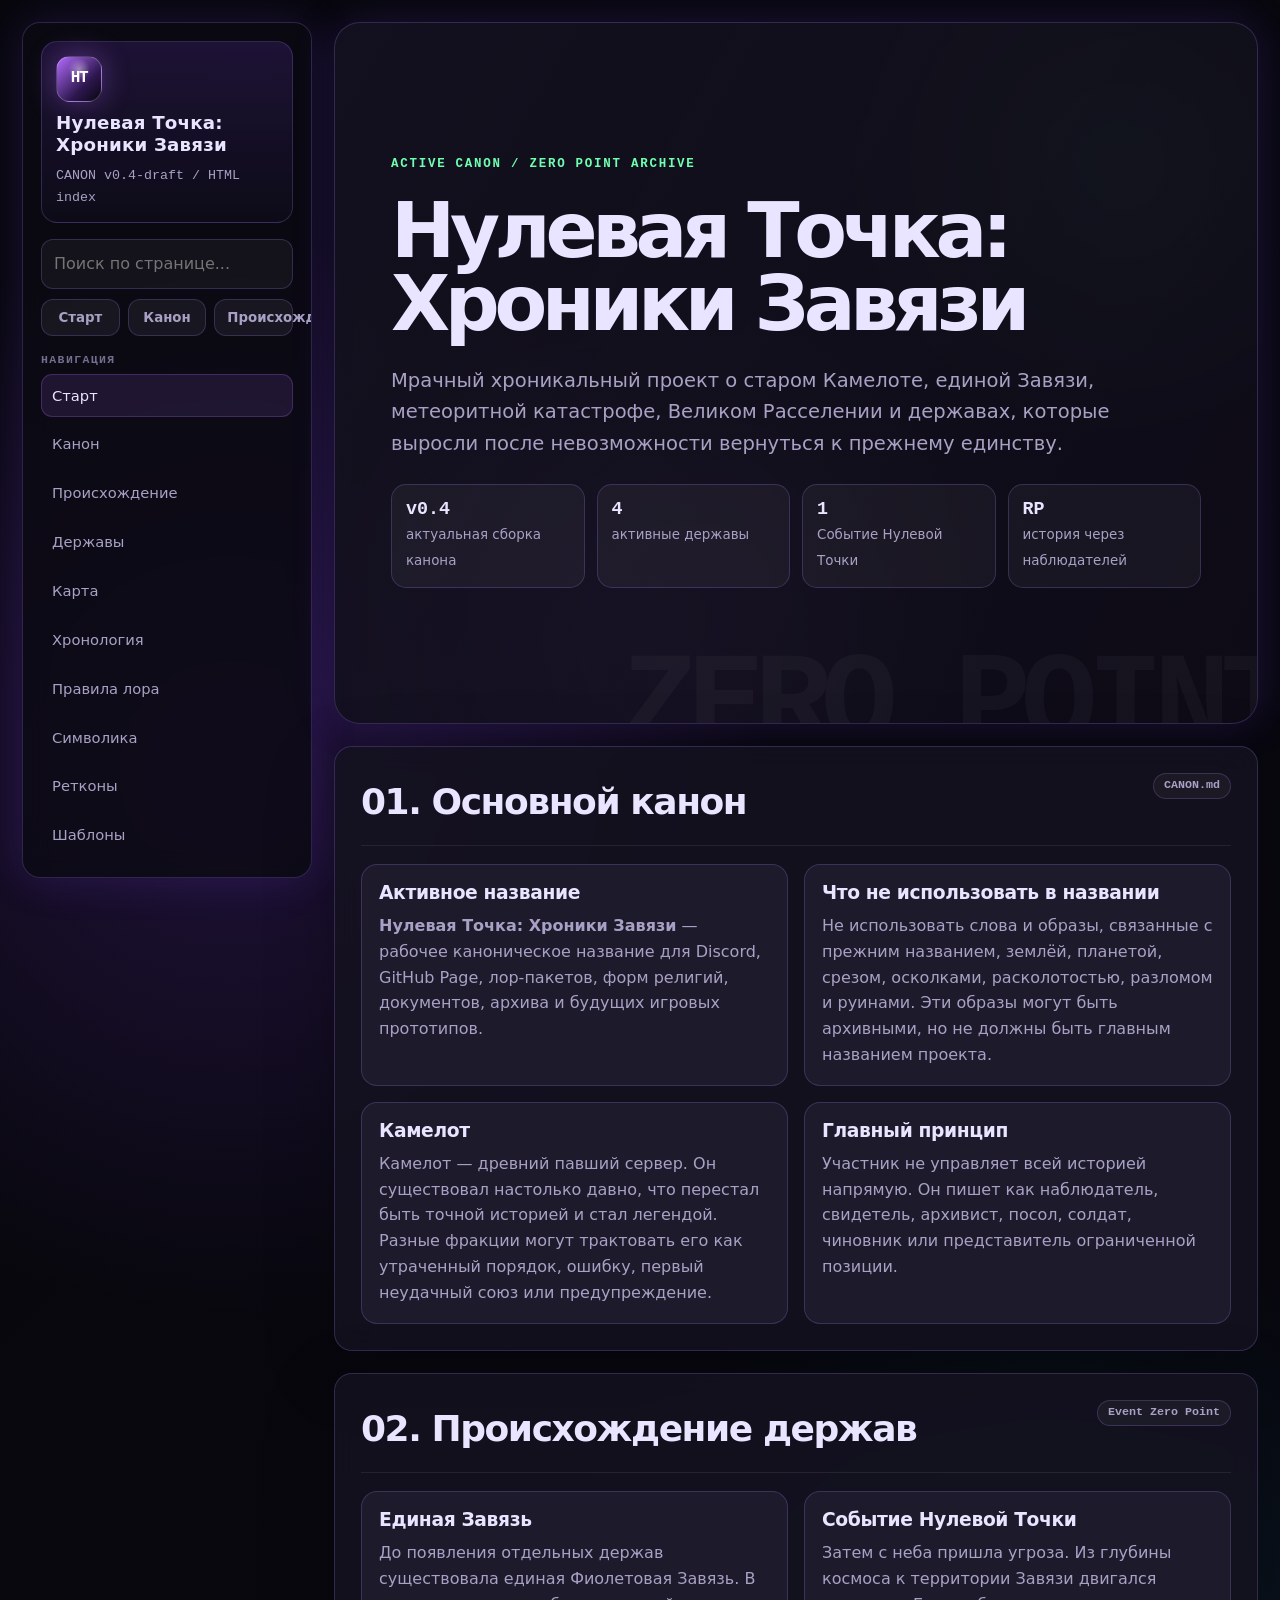
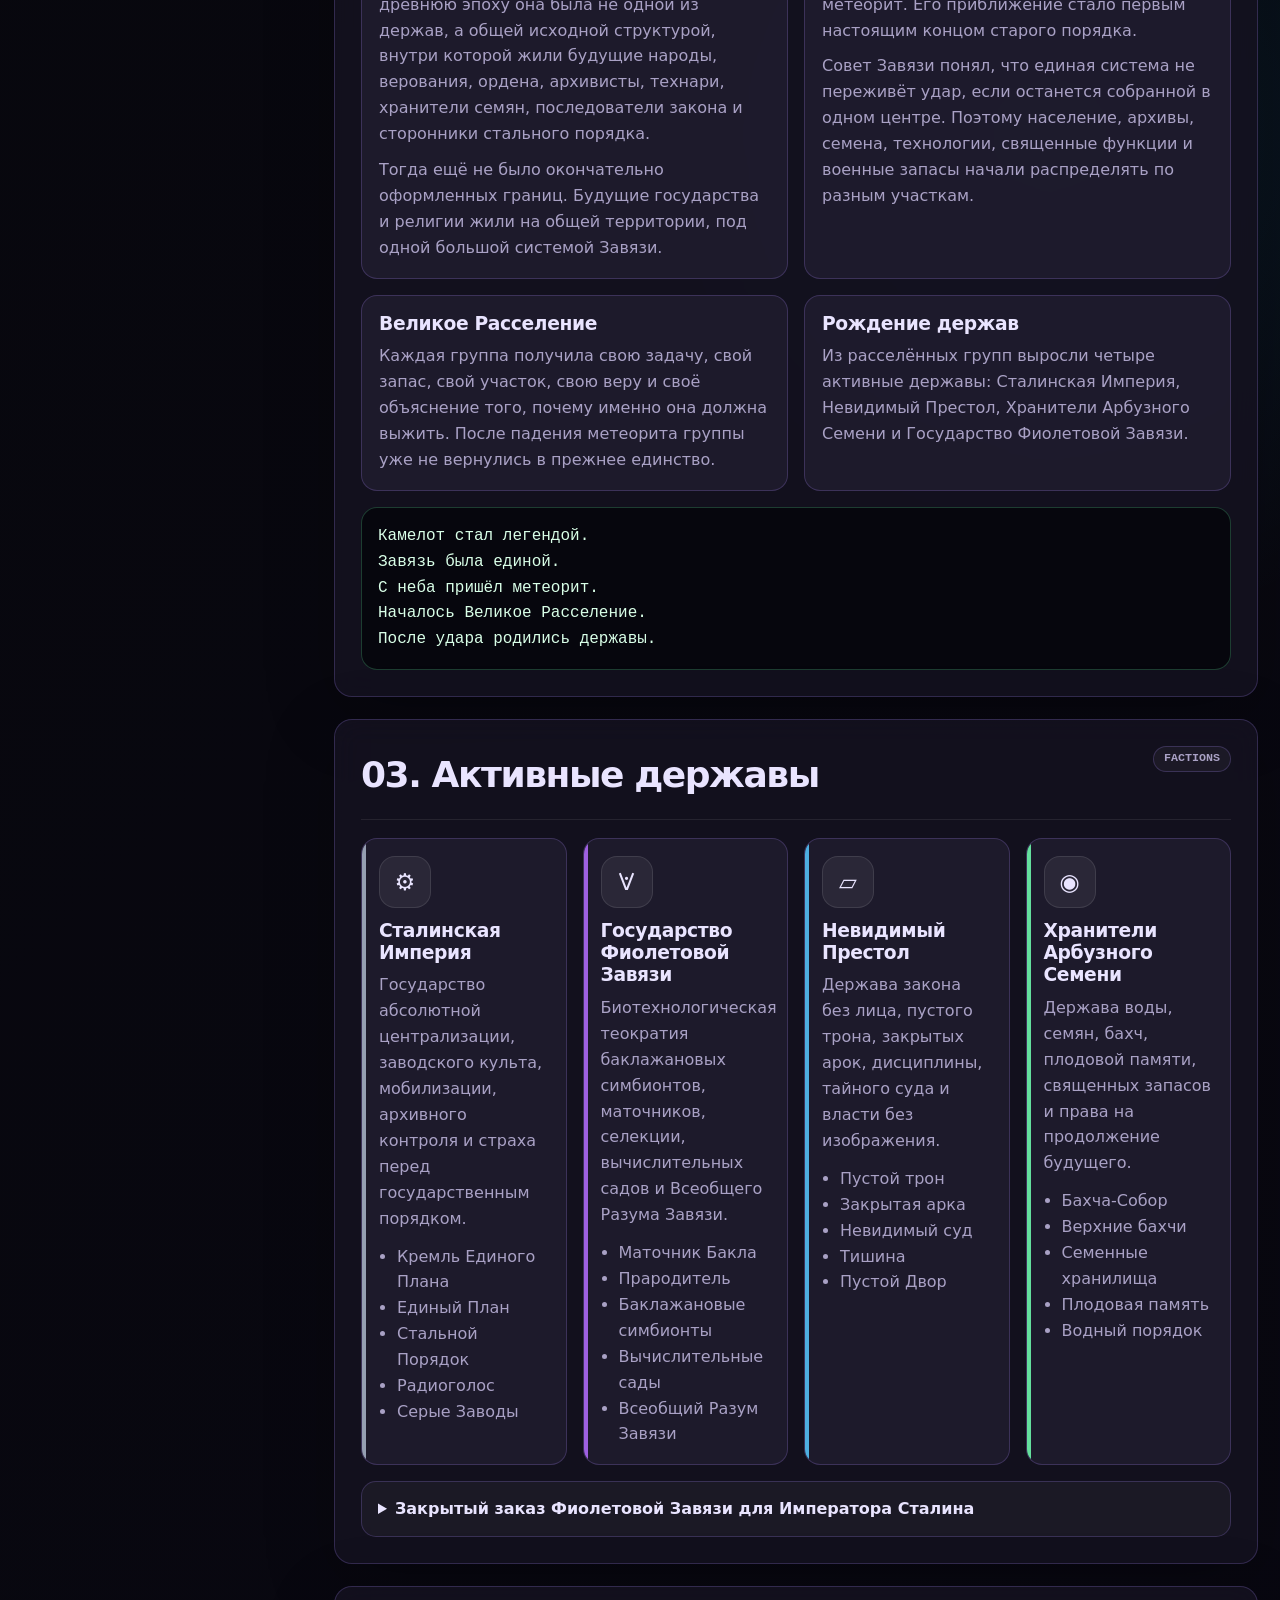
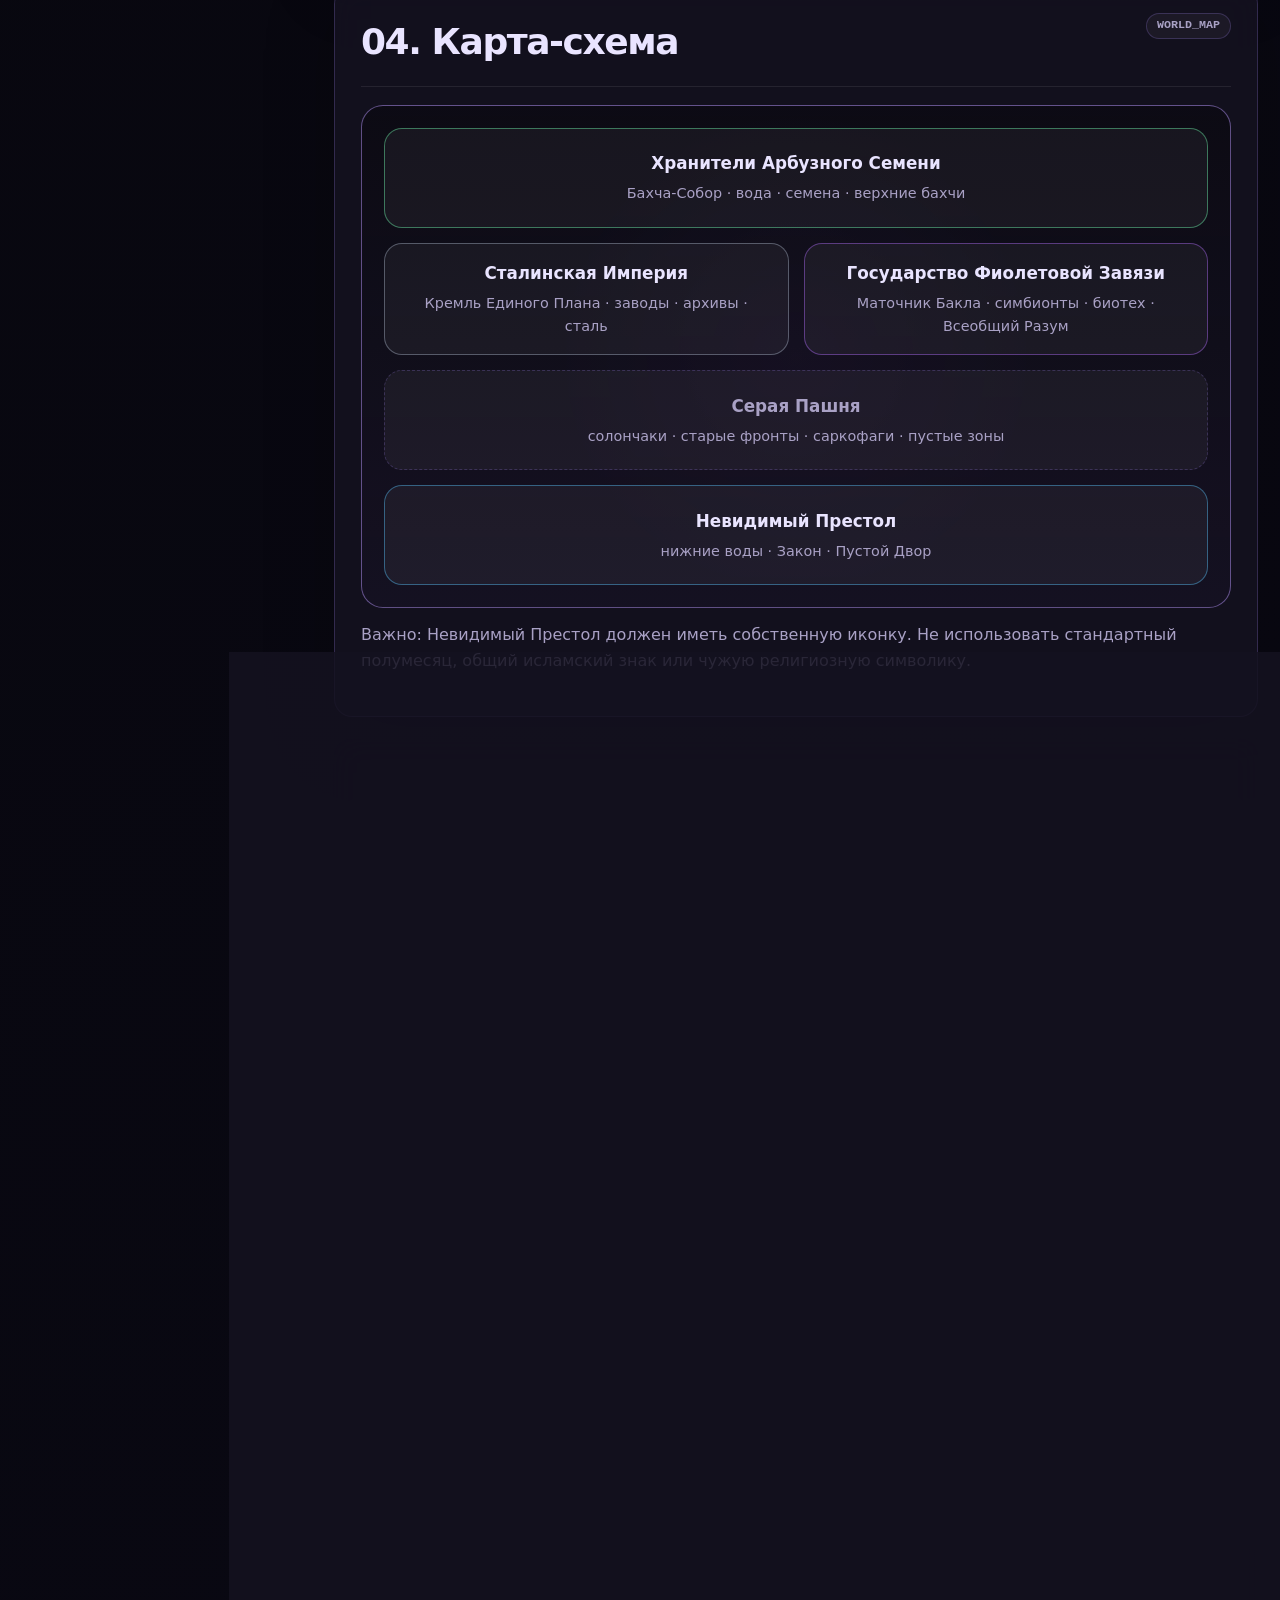
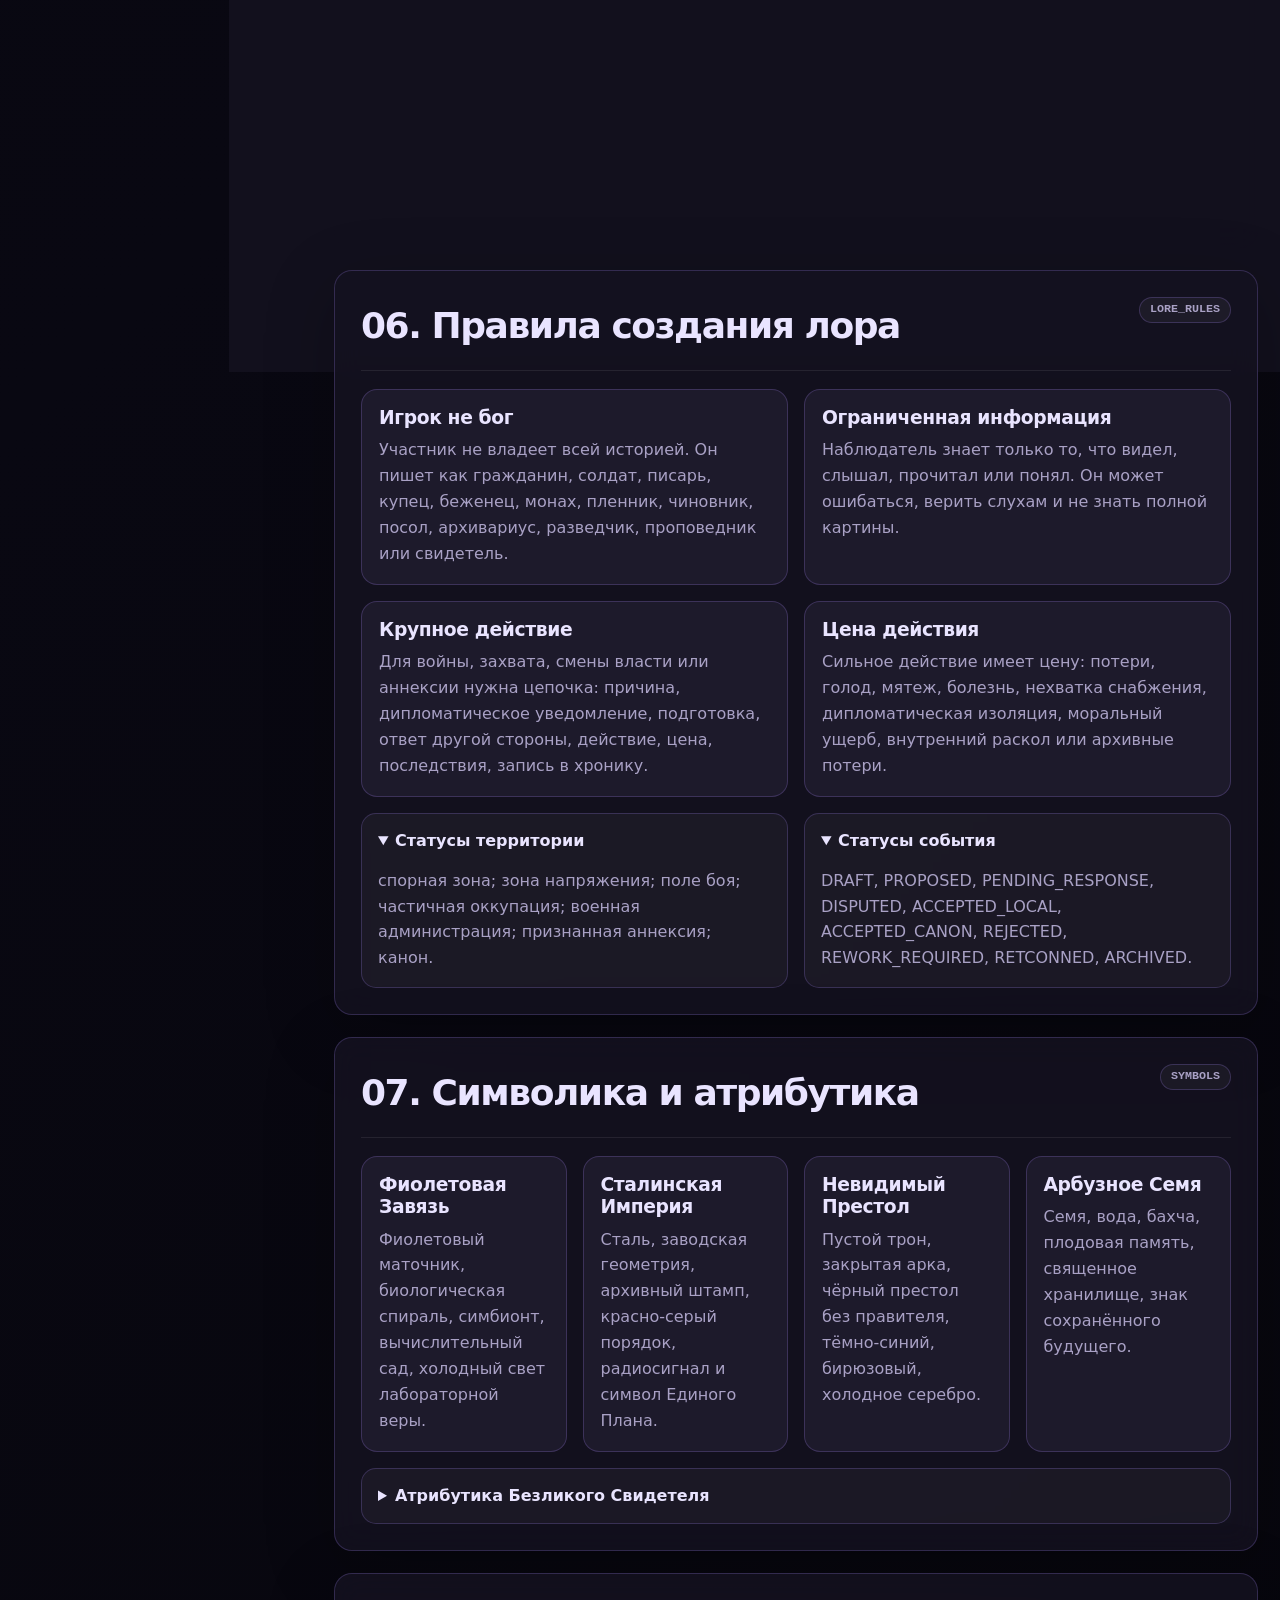
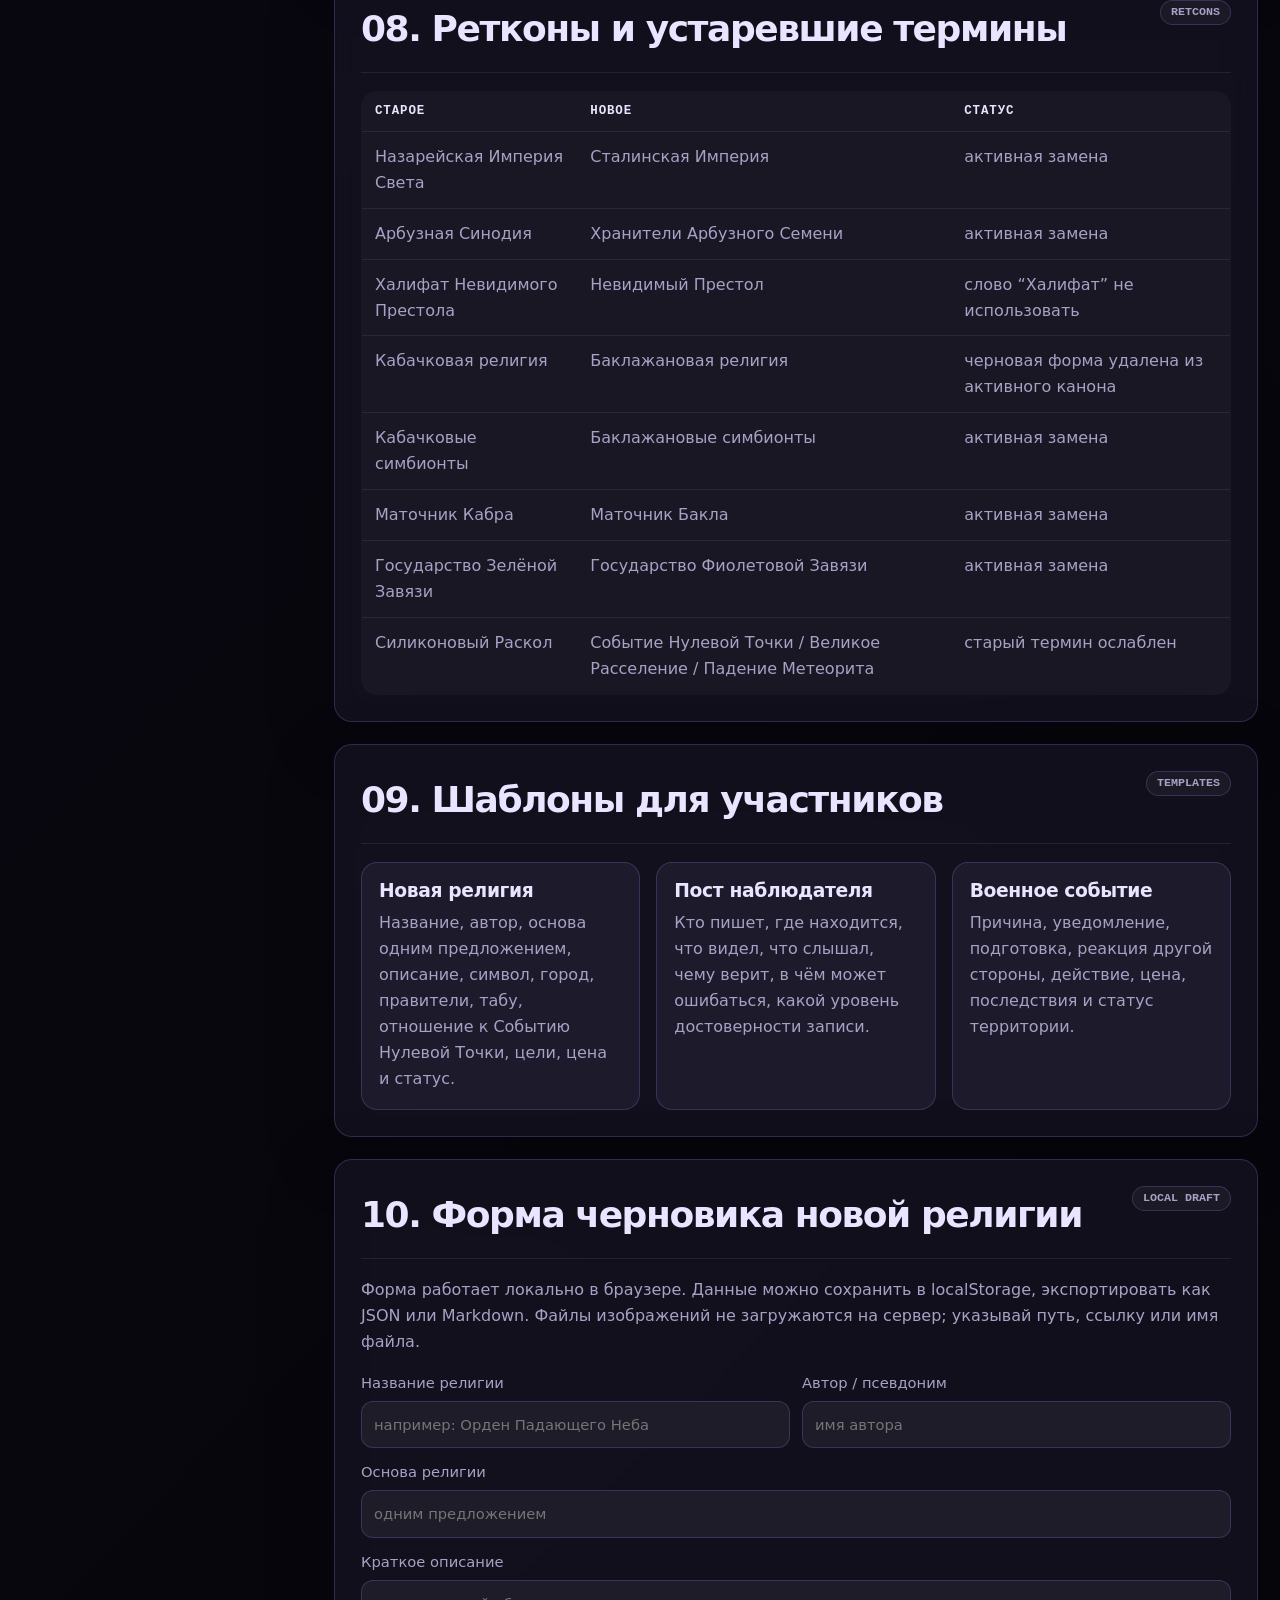
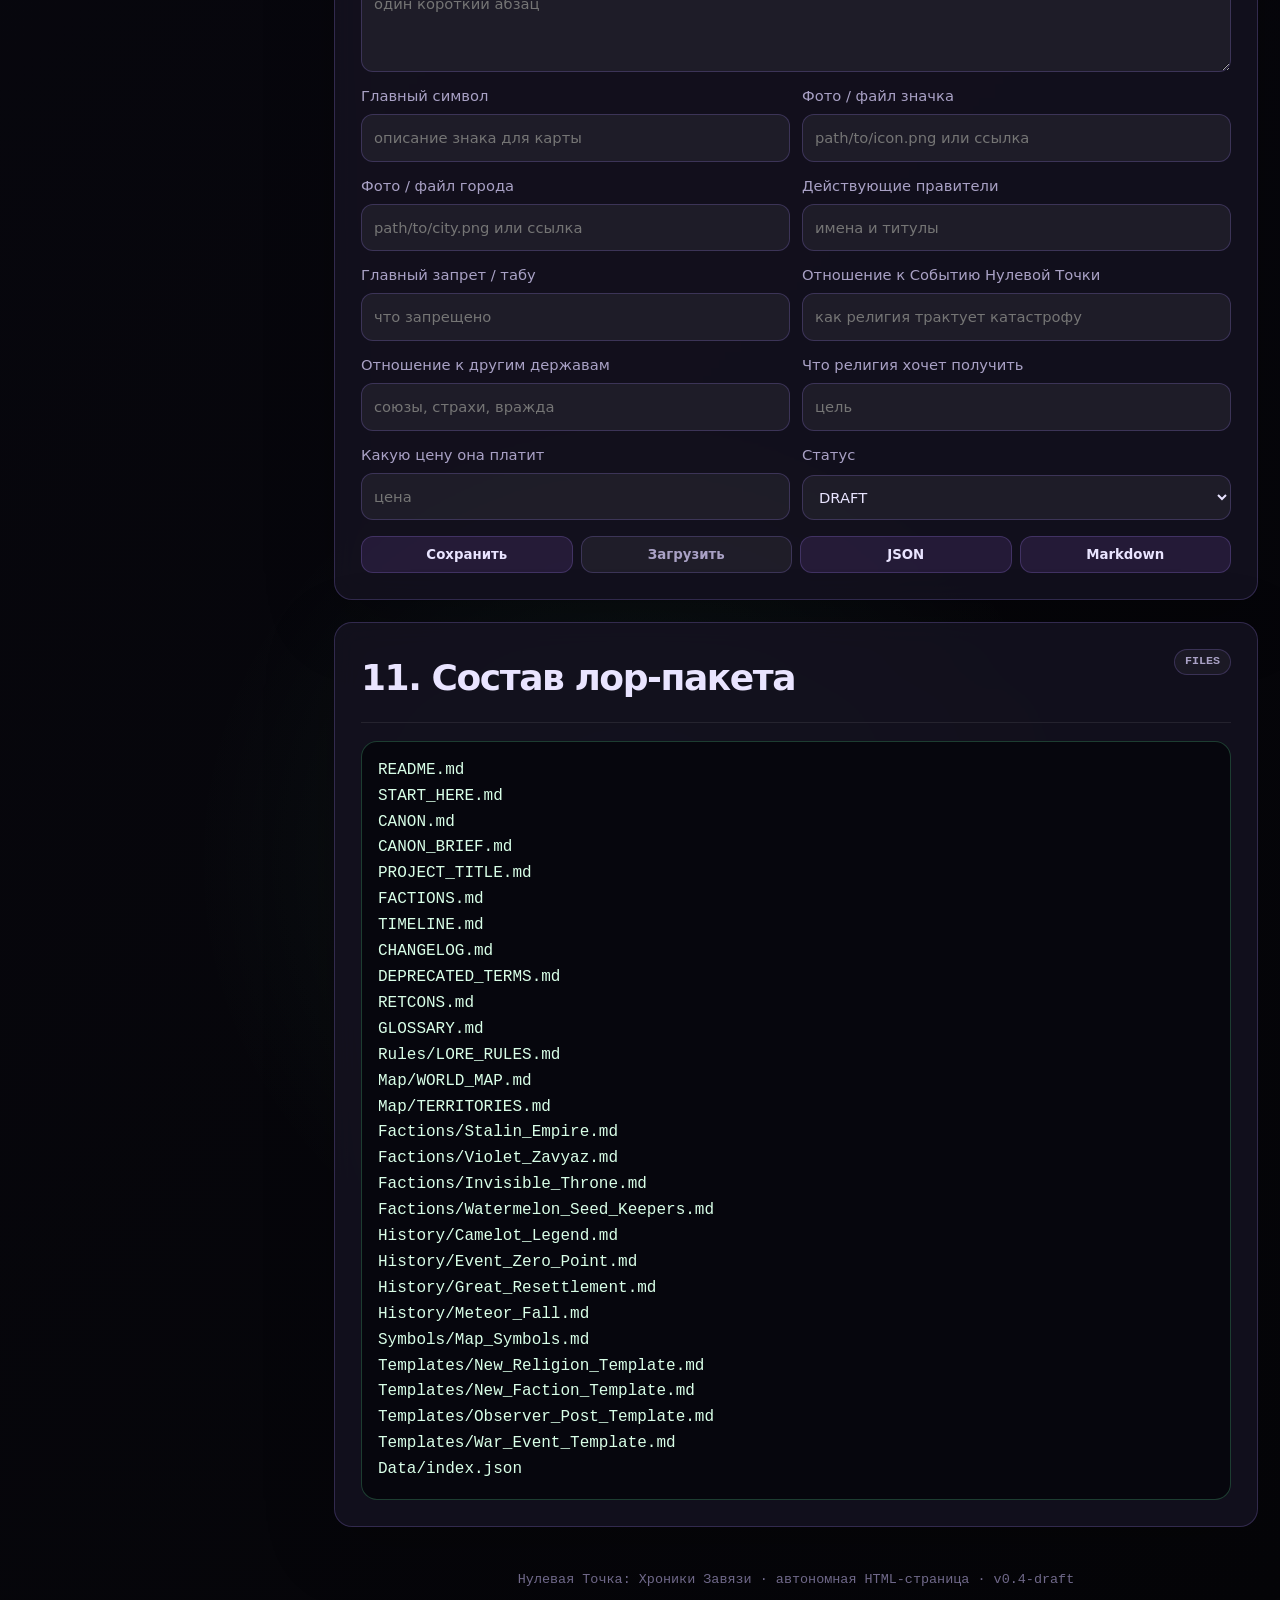
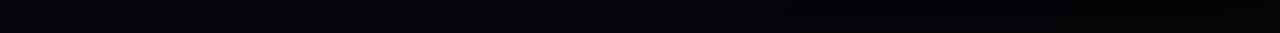
==== Home_page.html @ fb2c2adc "Implement feature X to enhance user experience and optimize performance Signed-off-by: Rodion <48344" ====
<!doctype html>
<html lang="ru">
<head>
  <meta charset="utf-8" />
  <meta name="viewport" content="width=device-width, initial-scale=1" />
  <title>Нулевая Точка: Хроники Завязи</title>
  <meta name="description" content="Каноническая HTML-страница лор-проекта Нулевая Точка: Хроники Завязи." />
  <style>
    :root {
      --bg: #07070c;
      --bg2: #0e0d16;
      --panel: rgba(20, 18, 32, 0.86);
      --panel2: rgba(35, 31, 51, 0.72);
      --border: rgba(169, 135, 255, 0.22);
      --border-strong: rgba(187, 153, 255, 0.48);
      --text: #e9e4ff;
      --muted: #a9a1c5;
      --dim: #746d8f;
      --violet: #b46cff;
      --violet2: #7f42ff;
      --green: #70ffb0;
      --red: #ff6767;
      --gold: #ffd166;
      --blue: #56c7ff;
      --cyan: #8df3ff;
      --steel: #a9b5c9;
      --shadow: 0 0 44px rgba(130, 66, 255, .18);
      --radius: 18px;
      --mono: ui-monospace, SFMono-Regular, Menlo, Consolas, "Liberation Mono", monospace;
      --sans: Inter, ui-sans-serif, system-ui, -apple-system, BlinkMacSystemFont, "Segoe UI", sans-serif;
    }

    * { box-sizing: border-box; }
    html { scroll-behavior: smooth; }
    body {
      margin: 0;
      background:
        radial-gradient(circle at 18% 8%, rgba(141, 65, 255, .18), transparent 34rem),
        radial-gradient(circle at 82% 18%, rgba(0, 207, 255, .09), transparent 32rem),
        radial-gradient(circle at 50% 92%, rgba(126, 255, 190, .08), transparent 28rem),
        linear-gradient(135deg, var(--bg), #090812 48%, #050508);
      color: var(--text);
      font-family: var(--sans);
      line-height: 1.62;
      min-height: 100vh;
    }

    body::before {
      content: "";
      position: fixed;
      inset: 0;
      pointer-events: none;
      background-image:
        linear-gradient(rgba(255,255,255,.035) 1px, transparent 1px),
        linear-gradient(90deg, rgba(255,255,255,.035) 1px, transparent 1px);
      background-size: 38px 38px;
      mask-image: radial-gradient(circle at center, rgba(0,0,0,.68), transparent 74%);
      opacity: .34;
      z-index: -1;
    }

    a { color: var(--cyan); text-decoration: none; }
    a:hover { text-decoration: underline; }

    .shell {
      display: grid;
      grid-template-columns: 290px minmax(0, 1fr);
      gap: 22px;
      max-width: 1520px;
      margin: 0 auto;
      padding: 22px;
    }

    .sidebar {
      position: sticky;
      top: 22px;
      align-self: start;
      height: calc(100vh - 44px);
      overflow: auto;
      padding: 18px;
      background: rgba(12, 11, 20, .78);
      border: 1px solid var(--border);
      border-radius: var(--radius);
      box-shadow: var(--shadow);
      backdrop-filter: blur(14px);
    }

    .brand {
      display: grid;
      gap: 10px;
      padding: 14px;
      border: 1px solid var(--border);
      border-radius: 16px;
      background: linear-gradient(180deg, rgba(91, 48, 170, .24), rgba(18, 15, 31, .52));
    }

    .brand-mark {
      width: 46px;
      height: 46px;
      border-radius: 14px;
      display: grid;
      place-items: center;
      color: white;
      font-family: var(--mono);
      font-weight: 900;
      letter-spacing: -0.08em;
      background:
        radial-gradient(circle at 50% 28%, rgba(255,255,255,.38), transparent 28%),
        linear-gradient(135deg, var(--violet), #2d174e 64%, #080710);
      border: 1px solid rgba(255,255,255,.22);
      box-shadow: 0 0 28px rgba(180,108,255,.38);
    }

    .brand h1 {
      margin: 0;
      font-size: 1.14rem;
      line-height: 1.18;
      letter-spacing: .01em;
    }
    .brand small { color: var(--muted); font-family: var(--mono); }

    .nav-title {
      margin: 18px 0 8px;
      color: var(--dim);
      font: 700 .72rem/1 var(--mono);
      letter-spacing: .12em;
      text-transform: uppercase;
    }

    .nav {
      display: grid;
      gap: 5px;
    }
    .nav a {
      color: var(--muted);
      padding: 9px 10px;
      border-radius: 11px;
      border: 1px solid transparent;
      font-size: .92rem;
    }
    .nav a:hover, .nav a.active {
      color: var(--text);
      background: rgba(180, 108, 255, .12);
      border-color: rgba(180, 108, 255, .24);
      text-decoration: none;
    }

    .quick-tools {
      margin-top: 16px;
      display: grid;
      gap: 10px;
    }
    .search {
      width: 100%;
      padding: 11px 12px;
      border-radius: 12px;
      color: var(--text);
      background: rgba(255,255,255,.045);
      border: 1px solid var(--border);
      outline: none;
    }
    .search:focus { border-color: var(--border-strong); box-shadow: 0 0 0 3px rgba(180,108,255,.12); }

    .btn-row { display: grid; grid-template-columns: repeat(3, minmax(0, 1fr)); gap: 8px; }
    button, .btn {
      appearance: none;
      border: 1px solid var(--border);
      background: rgba(180,108,255,.12);
      color: var(--text);
      padding: 10px 12px;
      border-radius: 12px;
      cursor: pointer;
      font-weight: 700;
      font-family: var(--sans);
    }
    button:hover, .btn:hover { border-color: var(--border-strong); background: rgba(180,108,255,.18); text-decoration: none; }
    button.secondary { background: rgba(255,255,255,.055); color: var(--muted); }

    main { min-width: 0; }

    .hero {
      min-height: 78vh;
      display: grid;
      align-content: center;
      gap: 24px;
      padding: 56px;
      border: 1px solid var(--border);
      border-radius: calc(var(--radius) + 8px);
      background:
        linear-gradient(120deg, rgba(20, 18, 32, .92), rgba(16, 13, 26, .72)),
        radial-gradient(circle at 85% 20%, rgba(112,255,176,.12), transparent 18rem),
        radial-gradient(circle at 35% 85%, rgba(180,108,255,.20), transparent 22rem);
      box-shadow: var(--shadow);
      position: relative;
      overflow: hidden;
    }
    .hero::after {
      content: "ZERO POINT";
      position: absolute;
      right: -30px;
      bottom: -40px;
      font: 900 clamp(3.2rem, 10vw, 10rem)/.9 var(--mono);
      letter-spacing: -.08em;
      color: rgba(255,255,255,.035);
      pointer-events: none;
    }
    .eyebrow {
      color: var(--green);
      font: 800 .78rem/1 var(--mono);
      letter-spacing: .14em;
      text-transform: uppercase;
    }
    .hero h2 {
      margin: 0;
      font-size: clamp(2.35rem, 6vw, 6.3rem);
      line-height: .95;
      letter-spacing: -.07em;
      max-width: 950px;
    }
    .hero p {
      margin: 0;
      max-width: 820px;
      color: var(--muted);
      font-size: clamp(1rem, 1.6vw, 1.22rem);
    }

    .hero-grid {
      display: grid;
      grid-template-columns: repeat(4, minmax(0, 1fr));
      gap: 12px;
      max-width: 900px;
    }
    .stat {
      padding: 14px;
      border: 1px solid var(--border);
      border-radius: 15px;
      background: rgba(255,255,255,.045);
    }
    .stat b { display: block; font: 900 1.15rem/1.2 var(--mono); color: var(--text); }
    .stat span { color: var(--muted); font-size: .84rem; }

    section {
      margin-top: 22px;
      padding: 26px;
      background: var(--panel);
      border: 1px solid var(--border);
      border-radius: var(--radius);
      box-shadow: 0 18px 70px rgba(0,0,0,.22);
      backdrop-filter: blur(14px);
    }

    .section-head {
      display: flex;
      align-items: start;
      justify-content: space-between;
      gap: 18px;
      margin-bottom: 18px;
      border-bottom: 1px solid rgba(255,255,255,.08);
      padding-bottom: 14px;
    }
    .section-head h2 {
      margin: 0;
      font-size: clamp(1.3rem, 3vw, 2.25rem);
      letter-spacing: -.04em;
    }
    .tag {
      display: inline-flex;
      align-items: center;
      gap: 8px;
      border: 1px solid var(--border);
      border-radius: 999px;
      padding: 6px 10px;
      color: var(--muted);
      font: 700 .73rem/1 var(--mono);
      white-space: nowrap;
      background: rgba(255,255,255,.045);
    }

    .grid { display: grid; gap: 16px; }
    .grid.two { grid-template-columns: repeat(2, minmax(0, 1fr)); }
    .grid.three { grid-template-columns: repeat(3, minmax(0, 1fr)); }
    .grid.four { grid-template-columns: repeat(4, minmax(0, 1fr)); }

    .card {
      border: 1px solid var(--border);
      border-radius: 16px;
      background: var(--panel2);
      padding: 17px;
      min-width: 0;
    }
    .card h3 { margin: 0 0 8px; line-height: 1.2; letter-spacing: -.02em; }
    .card p { margin: 0 0 10px; color: var(--muted); }
    .card p:last-child { margin-bottom: 0; }

    .faction {
      position: relative;
      overflow: hidden;
    }
    .faction::before {
      content: "";
      position: absolute;
      inset: 0 auto 0 0;
      width: 4px;
      background: var(--accent, var(--violet));
      opacity: .86;
    }
    .faction .symbol {
      width: 52px;
      height: 52px;
      border-radius: 16px;
      display: grid;
      place-items: center;
      margin-bottom: 12px;
      background: rgba(255,255,255,.06);
      border: 1px solid rgba(255,255,255,.1);
      font-size: 1.45rem;
    }
    .faction ul, .compact-list {
      margin: 12px 0 0;
      padding-left: 18px;
      color: var(--muted);
    }

    .timeline {
      position: relative;
      display: grid;
      gap: 14px;
      padding-left: 20px;
    }
    .timeline::before {
      content: "";
      position: absolute;
      left: 4px;
      top: 4px;
      bottom: 4px;
      width: 2px;
      background: linear-gradient(var(--violet), var(--green));
      opacity: .64;
    }
    .event {
      position: relative;
      padding: 15px 16px;
      border-radius: 15px;
      border: 1px solid var(--border);
      background: rgba(255,255,255,.04);
    }
    .event::before {
      content: "";
      position: absolute;
      left: -23px;
      top: 20px;
      width: 11px;
      height: 11px;
      border-radius: 50%;
      background: var(--green);
      box-shadow: 0 0 16px var(--green);
    }
    .event b { color: var(--text); }
    .event p { margin: 5px 0 0; color: var(--muted); }

    .map-board {
      padding: 22px;
      border: 1px solid var(--border-strong);
      border-radius: 22px;
      background:
        linear-gradient(180deg, rgba(11, 10, 18, .74), rgba(22, 18, 35, .84)),
        radial-gradient(circle at center, rgba(180,108,255,.12), transparent 50%);
      display: grid;
      gap: 15px;
    }
    .map-row {
      display: grid;
      gap: 15px;
      min-height: 100px;
    }
    .map-row.one { grid-template-columns: minmax(0, 1fr); }
    .map-row.two { grid-template-columns: repeat(2, minmax(0, 1fr)); }
    .map-node {
      display: grid;
      align-content: center;
      gap: 5px;
      text-align: center;
      padding: 16px;
      border-radius: 18px;
      border: 1px solid var(--border);
      background: rgba(255,255,255,.048);
    }
    .map-node strong { display: block; font-size: 1.05rem; }
    .map-node span { color: var(--muted); font-size: .9rem; }
    .map-node.violet { border-color: rgba(180,108,255,.42); }
    .map-node.steel { border-color: rgba(169,181,201,.42); }
    .map-node.seed { border-color: rgba(112,255,176,.42); }
    .map-node.throne { border-color: rgba(86,199,255,.42); }
    .map-node.gray { border-style: dashed; color: var(--muted); }

    details {
      border: 1px solid var(--border);
      border-radius: 15px;
      background: rgba(255,255,255,.04);
      overflow: hidden;
    }
    summary {
      cursor: pointer;
      padding: 14px 16px;
      font-weight: 800;
    }
    details > div { padding: 0 16px 16px; color: var(--muted); }

    table {
      width: 100%;
      border-collapse: collapse;
      overflow: hidden;
      border-radius: 16px;
      border: 1px solid var(--border);
      background: rgba(255,255,255,.035);
    }
    th, td {
      padding: 12px 13px;
      border-bottom: 1px solid rgba(255,255,255,.075);
      text-align: left;
      vertical-align: top;
    }
    th { color: var(--text); font: 800 .78rem/1.2 var(--mono); text-transform: uppercase; letter-spacing: .07em; }
    td { color: var(--muted); }
    tr:last-child td { border-bottom: 0; }

    .terminal {
      background: rgba(4, 5, 9, .74);
      border: 1px solid rgba(112,255,176,.22);
      border-radius: 16px;
      padding: 16px;
      color: #d9ffe8;
      font-family: var(--mono);
      overflow: auto;
      white-space: pre-wrap;
    }

    .form-grid {
      display: grid;
      grid-template-columns: repeat(2, minmax(0, 1fr));
      gap: 12px;
    }
    label { display: grid; gap: 6px; color: var(--muted); font-size: .92rem; }
    input, textarea, select {
      width: 100%;
      padding: 11px 12px;
      border-radius: 12px;
      border: 1px solid var(--border);
      background: rgba(255,255,255,.055);
      color: var(--text);
      outline: none;
      font: inherit;
    }
    textarea { min-height: 92px; resize: vertical; }
    input:focus, textarea:focus, select:focus { border-color: var(--border-strong); box-shadow: 0 0 0 3px rgba(180,108,255,.12); }
    .full { grid-column: 1 / -1; }

    .footer {
      margin: 22px 0 0;
      padding: 20px;
      color: var(--dim);
      text-align: center;
      font-family: var(--mono);
      font-size: .84rem;
    }

    .hidden-by-search { display: none !important; }

    @media (max-width: 1050px) {
      .shell { grid-template-columns: 1fr; padding: 14px; }
      .sidebar { position: relative; top: auto; height: auto; }
      .hero { min-height: auto; padding: 34px 24px; }
      .hero-grid, .grid.four { grid-template-columns: repeat(2, minmax(0, 1fr)); }
      .grid.two, .grid.three, .map-row.two, .form-grid { grid-template-columns: 1fr; }
    }
    @media (max-width: 560px) {
      .hero-grid, .grid.four { grid-template-columns: 1fr; }
      .section-head { display: grid; }
      section { padding: 18px; }
      .hero h2 { font-size: 2.45rem; }
    }
  </style>
</head>
<body>
  <div class="shell">
    <aside class="sidebar">
      <div class="brand">
        <div class="brand-mark">НТ</div>
        <h1>Нулевая Точка:<br />Хроники Завязи</h1>
        <small>CANON v0.4-draft / HTML index</small>
      </div>

      <div class="quick-tools">
        <input id="searchInput" class="search" type="search" placeholder="Поиск по странице..." />
        <div class="btn-row">
          <button type="button" class="secondary" id="goStart">Старт</button>
          <button type="button" class="secondary" id="goCanon">Канон</button>
          <button type="button" class="secondary" id="goOrigin">Происхождение</button>
        </div>
      </div>

      <div class="nav-title">Навигация</div>
      <nav class="nav" id="nav">
        <a href="#start">Старт</a>
        <a href="#canon">Канон</a>
        <a href="#origin">Происхождение</a>
        <a href="#factions">Державы</a>
        <a href="#map">Карта</a>
        <a href="#timeline">Хронология</a>
        <a href="#rules">Правила лора</a>
        <a href="#symbols">Символика</a>
        <a href="#deprecated">Ретконы</a>
        <a href="#templates">Шаблоны</a>
        <a href="#religion-form">Форма религии</a>
        <a href="#files">Файлы пакета</a>
      </nav>
    </aside>

    <main>
      <header class="hero search-block" id="start">
        <div class="eyebrow">ACTIVE CANON / ZERO POINT ARCHIVE</div>
        <h2>Нулевая Точка: Хроники Завязи</h2>
        <p>Мрачный хроникальный проект о старом Камелоте, единой Завязи, метеоритной катастрофе, Великом Расселении и державах, которые выросли после невозможности вернуться к прежнему единству.</p>
        <div class="hero-grid">
          <div class="stat"><b>v0.4</b><span>актуальная сборка канона</span></div>
          <div class="stat"><b>4</b><span>активные державы</span></div>
          <div class="stat"><b>1</b><span>Событие Нулевой Точки</span></div>
          <div class="stat"><b>RP</b><span>история через наблюдателей</span></div>
        </div>
      </header>

      <section id="canon" class="search-block">
        <div class="section-head">
          <h2>01. Основной канон</h2>
          <span class="tag">CANON.md</span>
        </div>
        <div class="grid two">
          <div class="card">
            <h3>Активное название</h3>
            <p><b>Нулевая Точка: Хроники Завязи</b> — рабочее каноническое название для Discord, GitHub Page, лор-пакетов, форм религий, документов, архива и будущих игровых прототипов.</p>
          </div>
          <div class="card">
            <h3>Что не использовать в названии</h3>
            <p>Не использовать слова и образы, связанные с прежним названием, землёй, планетой, срезом, осколками, расколотостью, разломом и руинами. Эти образы могут быть архивными, но не должны быть главным названием проекта.</p>
          </div>
          <div class="card">
            <h3>Камелот</h3>
            <p>Камелот — древний павший сервер. Он существовал настолько давно, что перестал быть точной историей и стал легендой. Разные фракции могут трактовать его как утраченный порядок, ошибку, первый неудачный союз или предупреждение.</p>
          </div>
          <div class="card">
            <h3>Главный принцип</h3>
            <p>Участник не управляет всей историей напрямую. Он пишет как наблюдатель, свидетель, архивист, посол, солдат, чиновник или представитель ограниченной позиции.</p>
          </div>
        </div>
      </section>

      <section id="origin" class="search-block">
        <div class="section-head">
          <h2>02. Происхождение держав</h2>
          <span class="tag">Event Zero Point</span>
        </div>
        <div class="grid two">
          <div class="card">
            <h3>Единая Завязь</h3>
            <p>До появления отдельных держав существовала единая Фиолетовая Завязь. В древнюю эпоху она была не одной из держав, а общей исходной структурой, внутри которой жили будущие народы, верования, ордена, архивисты, технари, хранители семян, последователи закона и сторонники стального порядка.</p>
            <p>Тогда ещё не было окончательно оформленных границ. Будущие государства и религии жили на общей территории, под одной большой системой Завязи.</p>
          </div>
          <div class="card">
            <h3>Событие Нулевой Точки</h3>
            <p>Затем с неба пришла угроза. Из глубины космоса к территории Завязи двигался метеорит. Его приближение стало первым настоящим концом старого порядка.</p>
            <p>Совет Завязи понял, что единая система не переживёт удар, если останется собранной в одном центре. Поэтому население, архивы, семена, технологии, священные функции и военные запасы начали распределять по разным участкам.</p>
          </div>
          <div class="card">
            <h3>Великое Расселение</h3>
            <p>Каждая группа получила свою задачу, свой запас, свой участок, свою веру и своё объяснение того, почему именно она должна выжить. После падения метеорита группы уже не вернулись в прежнее единство.</p>
          </div>
          <div class="card">
            <h3>Рождение держав</h3>
            <p>Из расселённых групп выросли четыре активные державы: Сталинская Империя, Невидимый Престол, Хранители Арбузного Семени и Государство Фиолетовой Завязи.</p>
          </div>
        </div>
        <div class="terminal" style="margin-top:16px">Камелот стал легендой.
Завязь была единой.
С неба пришёл метеорит.
Началось Великое Расселение.
После удара родились державы.</div>
      </section>

      <section id="factions" class="search-block">
        <div class="section-head">
          <h2>03. Активные державы</h2>
          <span class="tag">FACTIONS</span>
        </div>
        <div class="grid four">
          <article class="card faction" style="--accent: var(--steel)">
            <div class="symbol">⚙</div>
            <h3>Сталинская Империя</h3>
            <p>Государство абсолютной централизации, заводского культа, мобилизации, архивного контроля и страха перед государственным порядком.</p>
            <ul>
              <li>Кремль Единого Плана</li>
              <li>Единый План</li>
              <li>Стальной Порядок</li>
              <li>Радиоголос</li>
              <li>Серые Заводы</li>
            </ul>
          </article>
          <article class="card faction" style="--accent: var(--violet)">
            <div class="symbol">𐌞</div>
            <h3>Государство Фиолетовой Завязи</h3>
            <p>Биотехнологическая теократия баклажановых симбионтов, маточников, селекции, вычислительных садов и Всеобщего Разума Завязи.</p>
            <ul>
              <li>Маточник Бакла</li>
              <li>Прародитель</li>
              <li>Баклажановые симбионты</li>
              <li>Вычислительные сады</li>
              <li>Всеобщий Разум Завязи</li>
            </ul>
          </article>
          <article class="card faction" style="--accent: var(--blue)">
            <div class="symbol">▱</div>
            <h3>Невидимый Престол</h3>
            <p>Держава закона без лица, пустого трона, закрытых арок, дисциплины, тайного суда и власти без изображения.</p>
            <ul>
              <li>Пустой трон</li>
              <li>Закрытая арка</li>
              <li>Невидимый суд</li>
              <li>Тишина</li>
              <li>Пустой Двор</li>
            </ul>
          </article>
          <article class="card faction" style="--accent: var(--green)">
            <div class="symbol">◉</div>
            <h3>Хранители Арбузного Семени</h3>
            <p>Держава воды, семян, бахч, плодовой памяти, священных запасов и права на продолжение будущего.</p>
            <ul>
              <li>Бахча-Собор</li>
              <li>Верхние бахчи</li>
              <li>Семенные хранилища</li>
              <li>Плодовая память</li>
              <li>Водный порядок</li>
            </ul>
          </article>
        </div>

        <details style="margin-top:16px">
          <summary>Закрытый заказ Фиолетовой Завязи для Императора Сталина</summary>
          <div>
            <p>Фиолетовая Завязь приняла закрытый государственно-технологический заказ на разработку персонального ИИ-ассистента для Императора Сталина. Ассистент предназначен для административных, архивных и организационных задач. Он не является богом, не является самостоятельной военной суперсистемой и не заменяет власть Императора.</p>
          </div>
        </details>
      </section>

      <section id="map" class="search-block">
        <div class="section-head">
          <h2>04. Карта-схема</h2>
          <span class="tag">WORLD_MAP</span>
        </div>
        <div class="map-board">
          <div class="map-row one">
            <div class="map-node seed"><strong>Хранители Арбузного Семени</strong><span>Бахча-Собор · вода · семена · верхние бахчи</span></div>
          </div>
          <div class="map-row two">
            <div class="map-node steel"><strong>Сталинская Империя</strong><span>Кремль Единого Плана · заводы · архивы · сталь</span></div>
            <div class="map-node violet"><strong>Государство Фиолетовой Завязи</strong><span>Маточник Бакла · симбионты · биотех · Всеобщий Разум</span></div>
          </div>
          <div class="map-row one">
            <div class="map-node gray"><strong>Серая Пашня</strong><span>солончаки · старые фронты · саркофаги · пустые зоны</span></div>
          </div>
          <div class="map-row one">
            <div class="map-node throne"><strong>Невидимый Престол</strong><span>нижние воды · Закон · Пустой Двор</span></div>
          </div>
        </div>
        <p style="color:var(--muted); margin-top:14px">Важно: Невидимый Престол должен иметь собственную иконку. Не использовать стандартный полумесяц, общий исламский знак или чужую религиозную символику.</p>
      </section>

      <section id="timeline" class="search-block">
        <div class="section-head">
          <h2>05. Хронология</h2>
          <span class="tag">TIMELINE</span>
        </div>
        <div class="timeline">
          <div class="event"><b>0. До хроник</b><p>Камелот существует как древний сервер и будущая легенда.</p></div>
          <div class="event"><b>1. Падение Камелота</b><p>Камелот исчезает из живой истории. О нём остаются легенды, трактовки и споры.</p></div>
          <div class="event"><b>2. Единая Завязь</b><p>Фиолетовая Завязь существует как общая исходная структура для будущих народов, религий, орденов, архивистов и технарей.</p></div>
          <div class="event"><b>3. Приближение метеорита</b><p>Из космоса приходит угроза. Совет Завязи понимает, что прежняя единая структура не переживёт удар.</p></div>
          <div class="event"><b>4. Великое Расселение</b><p>Население, архивы, семена, технологии, священные функции и запасы распределяются по разным участкам.</p></div>
          <div class="event"><b>5. Падение Метеорита</b><p>Катастрофа завершает старый порядок и делает невозможным возвращение к прежней единой системе.</p></div>
          <div class="event"><b>6. Рождение держав</b><p>Из расселённых групп формируются Сталинская Империя, Фиолетовая Завязь, Невидимый Престол и Хранители Арбузного Семени.</p></div>
          <div class="event"><b>7. Эпоха хроник</b><p>Начинаются записи наблюдателей, войны, дипломатия, архивы, слухи, ретконы и борьба за канон.</p></div>
        </div>
      </section>

      <section id="rules" class="search-block">
        <div class="section-head">
          <h2>06. Правила создания лора</h2>
          <span class="tag">LORE_RULES</span>
        </div>
        <div class="grid two">
          <div class="card">
            <h3>Игрок не бог</h3>
            <p>Участник не владеет всей историей. Он пишет как гражданин, солдат, писарь, купец, беженец, монах, пленник, чиновник, посол, архивариус, разведчик, проповедник или свидетель.</p>
          </div>
          <div class="card">
            <h3>Ограниченная информация</h3>
            <p>Наблюдатель знает только то, что видел, слышал, прочитал или понял. Он может ошибаться, верить слухам и не знать полной картины.</p>
          </div>
          <div class="card">
            <h3>Крупное действие</h3>
            <p>Для войны, захвата, смены власти или аннексии нужна цепочка: причина, дипломатическое уведомление, подготовка, ответ другой стороны, действие, цена, последствия, запись в хронику.</p>
          </div>
          <div class="card">
            <h3>Цена действия</h3>
            <p>Сильное действие имеет цену: потери, голод, мятеж, болезнь, нехватка снабжения, дипломатическая изоляция, моральный ущерб, внутренний раскол или архивные потери.</p>
          </div>
        </div>
        <div class="grid two" style="margin-top:16px">
          <details open><summary>Статусы территории</summary><div>спорная зона; зона напряжения; поле боя; частичная оккупация; военная администрация; признанная аннексия; канон.</div></details>
          <details open><summary>Статусы события</summary><div>DRAFT, PROPOSED, PENDING_RESPONSE, DISPUTED, ACCEPTED_LOCAL, ACCEPTED_CANON, REJECTED, REWORK_REQUIRED, RETCONNED, ARCHIVED.</div></details>
        </div>
      </section>

      <section id="symbols" class="search-block">
        <div class="section-head">
          <h2>07. Символика и атрибутика</h2>
          <span class="tag">SYMBOLS</span>
        </div>
        <div class="grid four">
          <div class="card"><h3>Фиолетовая Завязь</h3><p>Фиолетовый маточник, биологическая спираль, симбионт, вычислительный сад, холодный свет лабораторной веры.</p></div>
          <div class="card"><h3>Сталинская Империя</h3><p>Сталь, заводская геометрия, архивный штамп, красно-серый порядок, радиосигнал и символ Единого Плана.</p></div>
          <div class="card"><h3>Невидимый Престол</h3><p>Пустой трон, закрытая арка, чёрный престол без правителя, тёмно-синий, бирюзовый, холодное серебро.</p></div>
          <div class="card"><h3>Арбузное Семя</h3><p>Семя, вода, бахча, плодовая память, священное хранилище, знак сохранённого будущего.</p></div>
        </div>
        <details style="margin-top:16px">
          <summary>Атрибутика Безликого Свидетеля</summary>
          <div>
            <p>Белая полумаска под чёрным капюшоном может использоваться как атрибутика орденов, судей, архивариусов и хранителей тайного закона. Белая маска означает отказ от личного имени. Чёрный капюшон означает вход в тайну. Пустой глаз означает взгляд веры, закона или памяти, а не взгляд отдельного человека. Брошь на горле означает клятву молчания. Цепь означает долг и подчинение догмату.</p>
          </div>
        </details>
      </section>

      <section id="deprecated" class="search-block">
        <div class="section-head">
          <h2>08. Ретконы и устаревшие термины</h2>
          <span class="tag">RETCONS</span>
        </div>
        <table>
          <thead><tr><th>Старое</th><th>Новое</th><th>Статус</th></tr></thead>
          <tbody>
            <tr><td>Назарейская Империя Света</td><td>Сталинская Империя</td><td>активная замена</td></tr>
            <tr><td>Арбузная Синодия</td><td>Хранители Арбузного Семени</td><td>активная замена</td></tr>
            <tr><td>Халифат Невидимого Престола</td><td>Невидимый Престол</td><td>слово “Халифат” не использовать</td></tr>
            <tr><td>Кабачковая религия</td><td>Баклажановая религия</td><td>черновая форма удалена из активного канона</td></tr>
            <tr><td>Кабачковые симбионты</td><td>Баклажановые симбионты</td><td>активная замена</td></tr>
            <tr><td>Маточник Кабра</td><td>Маточник Бакла</td><td>активная замена</td></tr>
            <tr><td>Государство Зелёной Завязи</td><td>Государство Фиолетовой Завязи</td><td>активная замена</td></tr>
            <tr><td>Силиконовый Раскол</td><td>Событие Нулевой Точки / Великое Расселение / Падение Метеорита</td><td>старый термин ослаблен</td></tr>
          </tbody>
        </table>
      </section>

      <section id="templates" class="search-block">
        <div class="section-head">
          <h2>09. Шаблоны для участников</h2>
          <span class="tag">TEMPLATES</span>
        </div>
        <div class="grid three">
          <div class="card"><h3>Новая религия</h3><p>Название, автор, основа одним предложением, описание, символ, город, правители, табу, отношение к Событию Нулевой Точки, цели, цена и статус.</p></div>
          <div class="card"><h3>Пост наблюдателя</h3><p>Кто пишет, где находится, что видел, что слышал, чему верит, в чём может ошибаться, какой уровень достоверности записи.</p></div>
          <div class="card"><h3>Военное событие</h3><p>Причина, уведомление, подготовка, реакция другой стороны, действие, цена, последствия и статус территории.</p></div>
        </div>
      </section>

      <section id="religion-form" class="search-block">
        <div class="section-head">
          <h2>10. Форма черновика новой религии</h2>
          <span class="tag">LOCAL DRAFT</span>
        </div>
        <p style="color:var(--muted)">Форма работает локально в браузере. Данные можно сохранить в localStorage, экспортировать как JSON или Markdown. Файлы изображений не загружаются на сервер; указывай путь, ссылку или имя файла.</p>
        <form id="religionForm" class="form-grid">
          <label>Название религии<input name="name" placeholder="например: Орден Падающего Неба" /></label>
          <label>Автор / псевдоним<input name="author" placeholder="имя автора" /></label>
          <label class="full">Основа религии<input name="basis" placeholder="одним предложением" /></label>
          <label class="full">Краткое описание<textarea name="description" placeholder="один короткий абзац"></textarea></label>
          <label>Главный символ<input name="symbol" placeholder="описание знака для карты" /></label>
          <label>Фото / файл значка<input name="mapIcon" placeholder="path/to/icon.png или ссылка" /></label>
          <label>Фото / файл города<input name="cityImage" placeholder="path/to/city.png или ссылка" /></label>
          <label>Действующие правители<input name="rulers" placeholder="имена и титулы" /></label>
          <label>Главный запрет / табу<input name="taboo" placeholder="что запрещено" /></label>
          <label>Отношение к Событию Нулевой Точки<input name="zeroPoint" placeholder="как религия трактует катастрофу" /></label>
          <label>Отношение к другим державам<input name="relations" placeholder="союзы, страхи, вражда" /></label>
          <label>Что религия хочет получить<input name="goal" placeholder="цель" /></label>
          <label>Какую цену она платит<input name="price" placeholder="цена" /></label>
          <label>Статус
            <select name="status">
              <option>DRAFT</option>
              <option>PROPOSED</option>
              <option>ACCEPTED_LOCAL</option>
              <option>ACCEPTED_CANON</option>
            </select>
          </label>
          <div class="full btn-row" style="grid-template-columns: repeat(4, minmax(0,1fr)); margin-top:4px">
            <button type="button" id="saveDraft">Сохранить</button>
            <button type="button" id="loadDraft" class="secondary">Загрузить</button>
            <button type="button" id="exportJson">JSON</button>
            <button type="button" id="exportMd">Markdown</button>
          </div>
        </form>
      </section>

      <section id="files" class="search-block">
        <div class="section-head">
          <h2>11. Состав лор-пакета</h2>
          <span class="tag">FILES</span>
        </div>
        <div class="terminal">README.md
START_HERE.md
CANON.md
CANON_BRIEF.md
PROJECT_TITLE.md
FACTIONS.md
TIMELINE.md
CHANGELOG.md
DEPRECATED_TERMS.md
RETCONS.md
GLOSSARY.md
Rules/LORE_RULES.md
Map/WORLD_MAP.md
Map/TERRITORIES.md
Factions/Stalin_Empire.md
Factions/Violet_Zavyaz.md
Factions/Invisible_Throne.md
Factions/Watermelon_Seed_Keepers.md
History/Camelot_Legend.md
History/Event_Zero_Point.md
History/Great_Resettlement.md
History/Meteor_Fall.md
Symbols/Map_Symbols.md
Templates/New_Religion_Template.md
Templates/New_Faction_Template.md
Templates/Observer_Post_Template.md
Templates/War_Event_Template.md
Data/index.json</div>
      </section>

      <div class="footer">Нулевая Точка: Хроники Завязи · автономная HTML-страница · v0.4-draft</div>
    </main>
  </div>

  <script>
    const $ = (sel, root = document) => root.querySelector(sel);
    const $$ = (sel, root = document) => Array.from(root.querySelectorAll(sel));

    function slugFileName(name, ext) {
      const base = (name || 'new_religion')
        .toLowerCase()
        .replace(/[\s:;,.!?/\\]+/g, '_')
        .replace(/_+/g, '_')
        .replace(/^_|_$/g, '') || 'new_religion';
      return base + ext;
    }

    function downloadText(filename, content, type = 'text/plain;charset=utf-8') {
      const blob = new Blob([content], { type });
      const url = URL.createObjectURL(blob);
      const a = document.createElement('a');
      a.href = url;
      a.download = filename;
      document.body.appendChild(a);
      a.click();
      a.remove();
      URL.revokeObjectURL(url);
    }

    function formData() {
      const form = $('#religionForm');
      return Object.fromEntries(new FormData(form).entries());
    }

    function setFormData(data) {
      const form = $('#religionForm');
      Object.entries(data || {}).forEach(([key, value]) => {
        const field = form.elements[key];
        if (field) field.value = value;
      });
    }

    function toMarkdown(data) {
      return `# ${data.name || 'Новая религия'}\n\n` +
`**Автор / псевдоним:** ${data.author || ''}\n\n` +
`## Основа религии\n\n${data.basis || ''}\n\n` +
`## Краткое описание\n\n${data.description || ''}\n\n` +
`## Главный символ\n\n${data.symbol || ''}\n\n` +
`## Файлы\n\n- Значок на карте: ${data.mapIcon || ''}\n- Город: ${data.cityImage || ''}\n\n` +
`## Действующие правители\n\n${data.rulers || ''}\n\n` +
`## Главный запрет / табу\n\n${data.taboo || ''}\n\n` +
`## Отношение к Событию Нулевой Точки\n\n${data.zeroPoint || ''}\n\n` +
`## Отношение к другим державам\n\n${data.relations || ''}\n\n` +
`## Цель\n\n${data.goal || ''}\n\n` +
`## Цена\n\n${data.price || ''}\n\n` +
`## Статус\n\n${data.status || 'DRAFT'}\n`;
    }

    $('#saveDraft').addEventListener('click', () => {
      localStorage.setItem('nt_hz_new_religion_draft', JSON.stringify(formData(), null, 2));
      $('#saveDraft').textContent = 'Сохранено';
      setTimeout(() => $('#saveDraft').textContent = 'Сохранить', 900);
    });

    $('#loadDraft').addEventListener('click', () => {
      const raw = localStorage.getItem('nt_hz_new_religion_draft');
      if (!raw) return;
      setFormData(JSON.parse(raw));
    });

    $('#exportJson').addEventListener('click', () => {
      const data = formData();
      downloadText(slugFileName(data.name, '.json'), JSON.stringify(data, null, 2), 'application/json;charset=utf-8');
    });

    $('#exportMd').addEventListener('click', () => {
      const data = formData();
      downloadText(slugFileName(data.name, '.md'), toMarkdown(data), 'text/markdown;charset=utf-8');
    });

    $('#goStart').addEventListener('click', () => $('#start').scrollIntoView({ behavior: 'smooth', block: 'start' }));
    $('#goCanon').addEventListener('click', () => $('#canon').scrollIntoView({ behavior: 'smooth', block: 'start' }));
    $('#goOrigin').addEventListener('click', () => $('#origin').scrollIntoView({ behavior: 'smooth', block: 'start' }));

    $('#searchInput').addEventListener('input', (event) => {
      const q = event.target.value.trim().toLowerCase();
      $$('.search-block').forEach(block => {
        const text = block.innerText.toLowerCase();
        block.classList.toggle('hidden-by-search', q && !text.includes(q));
      });
    });

    const sections = $$('main [id]');
    const navLinks = $$('#nav a');
    const observer = new IntersectionObserver(entries => {
      entries.forEach(entry => {
        if (!entry.isIntersecting) return;
        const id = entry.target.id;
        navLinks.forEach(a => a.classList.toggle('active', a.getAttribute('href') === '#' + id));
      });
    }, { rootMargin: '-30% 0px -60% 0px', threshold: 0.01 });
    sections.forEach(s => observer.observe(s));
  </script>
</body>
</html>
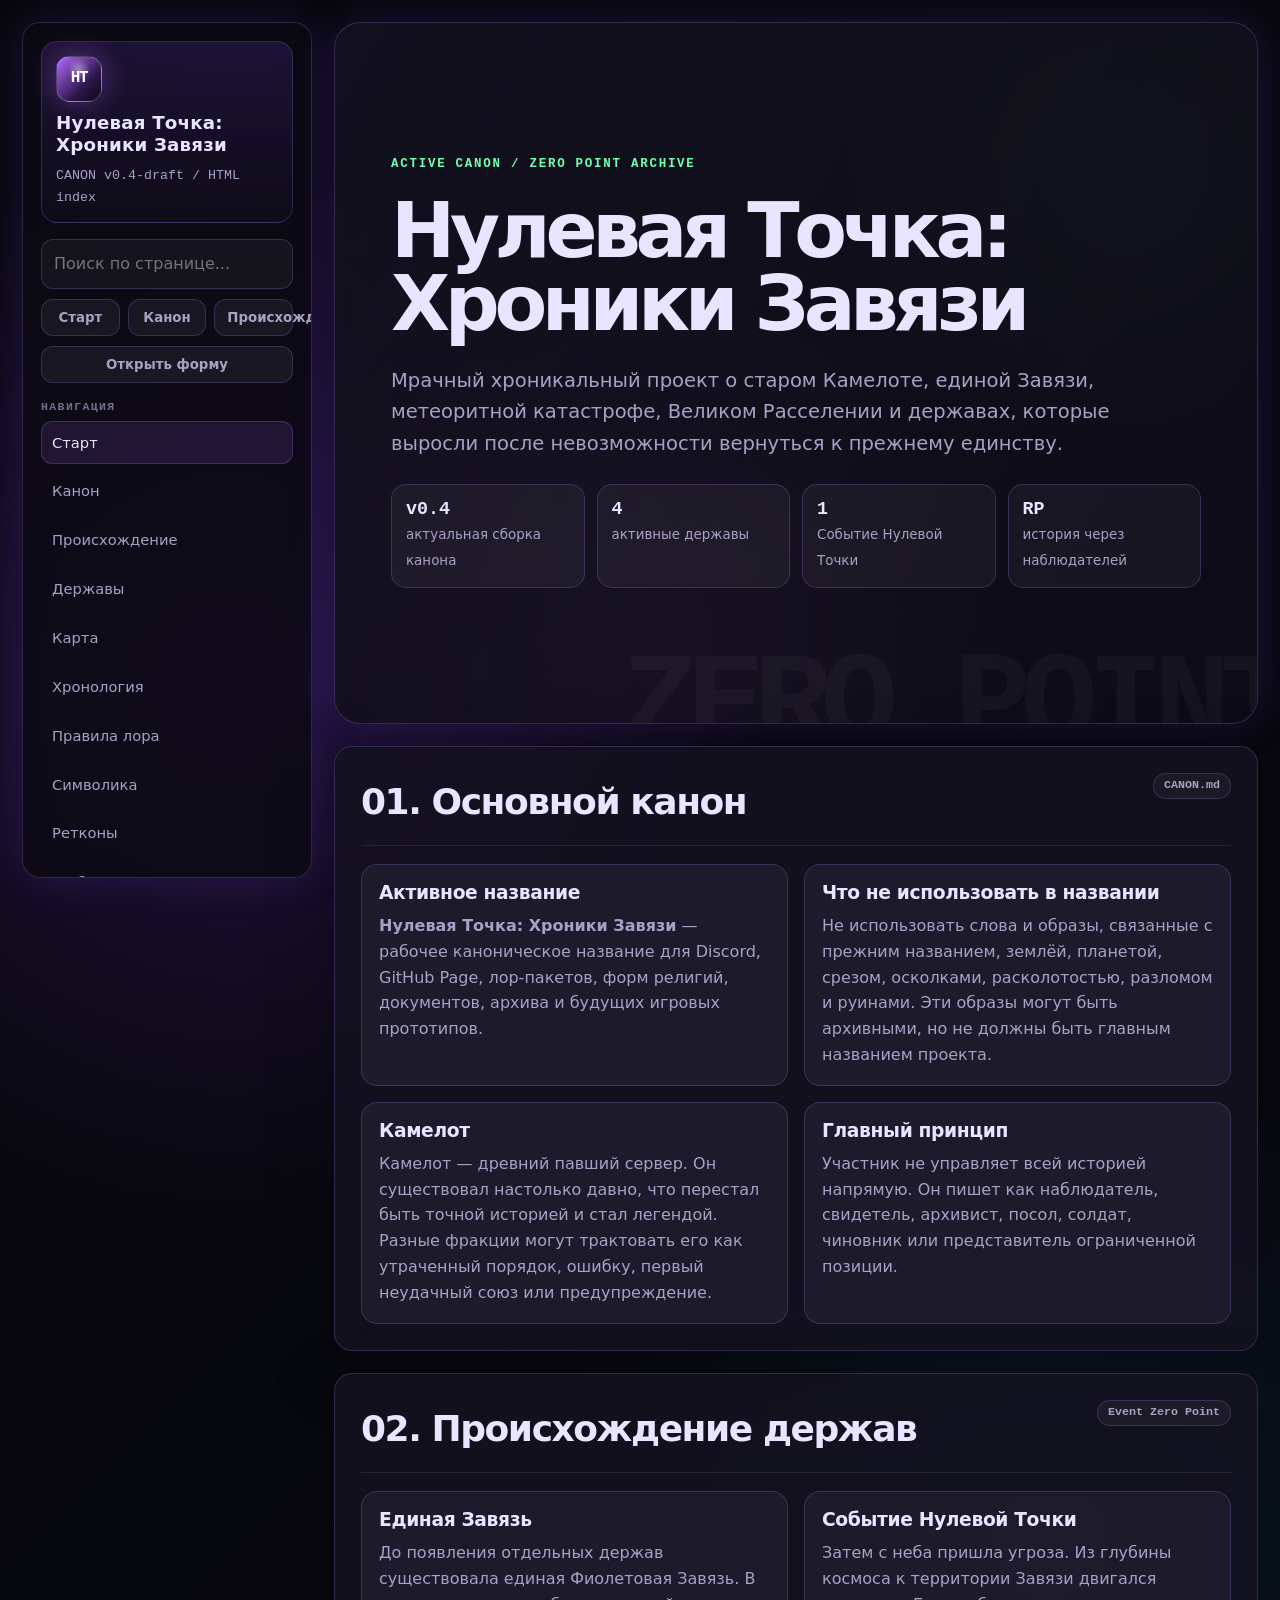
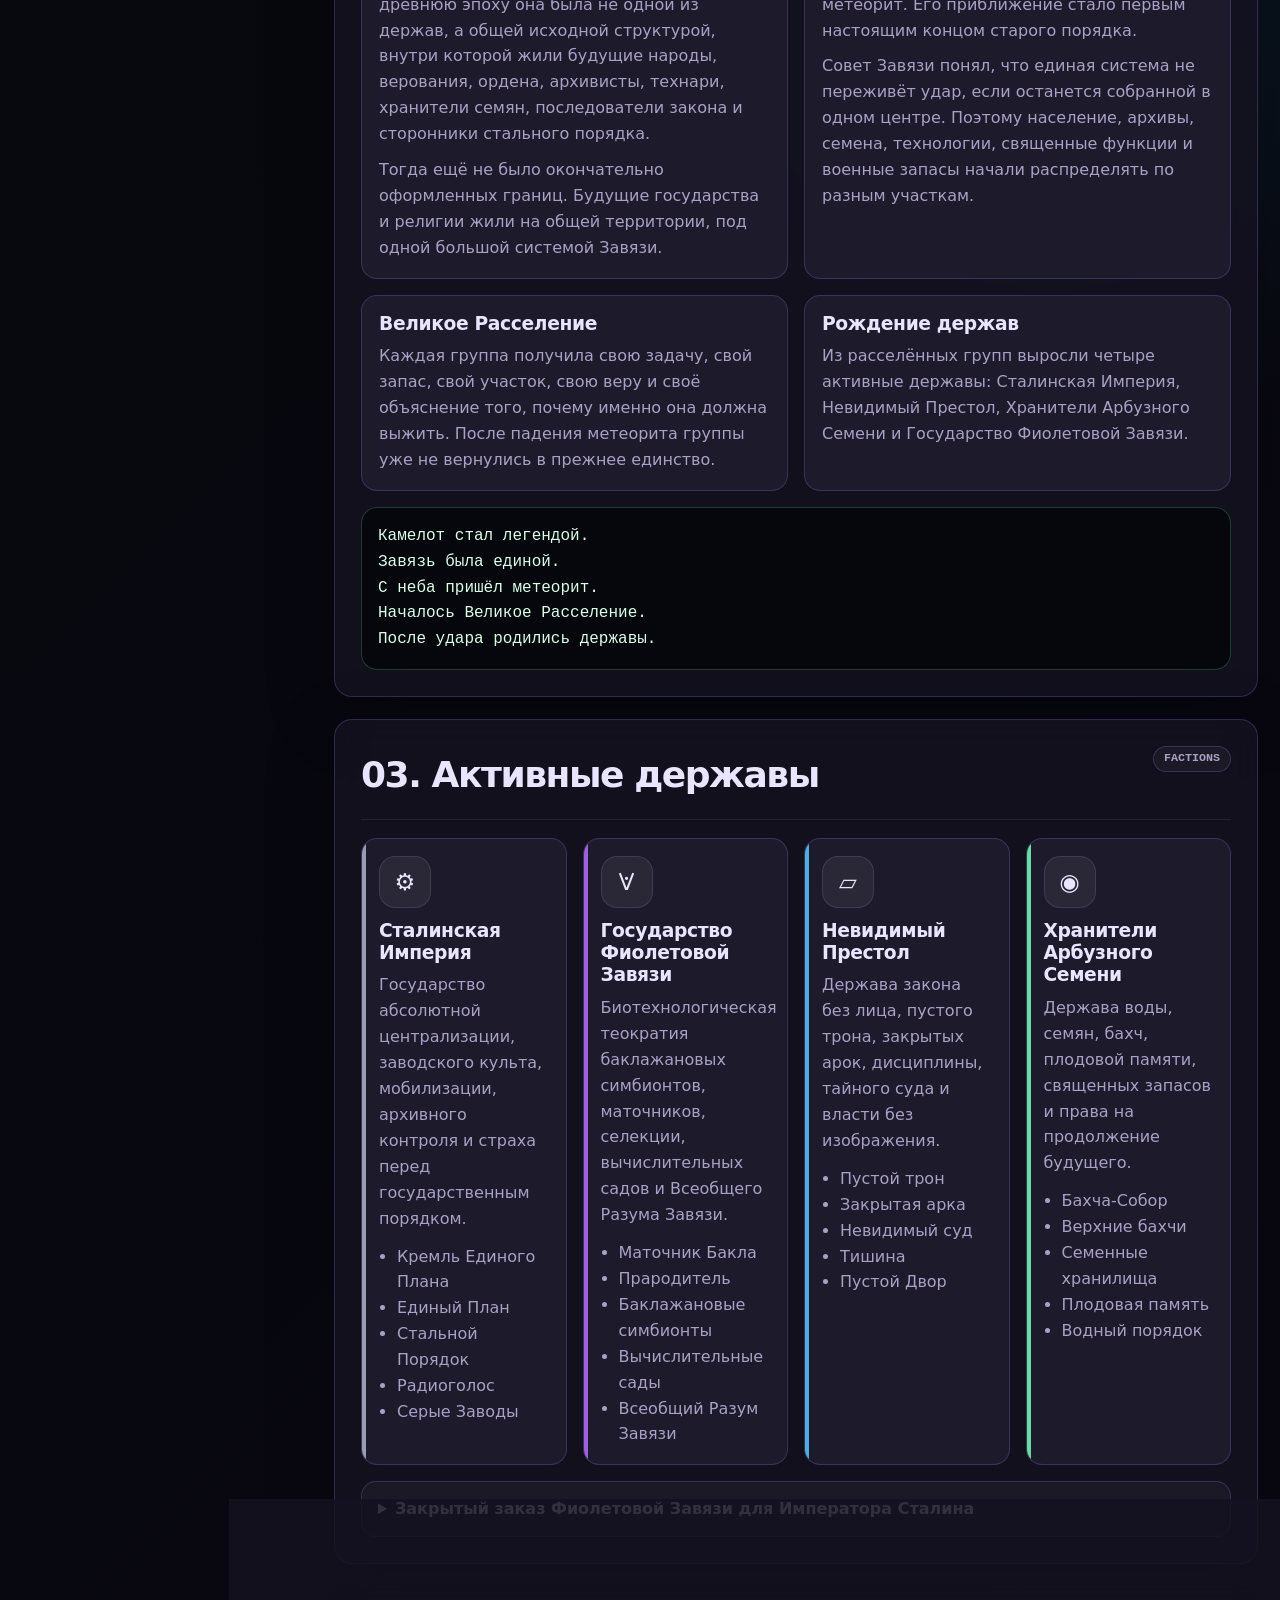
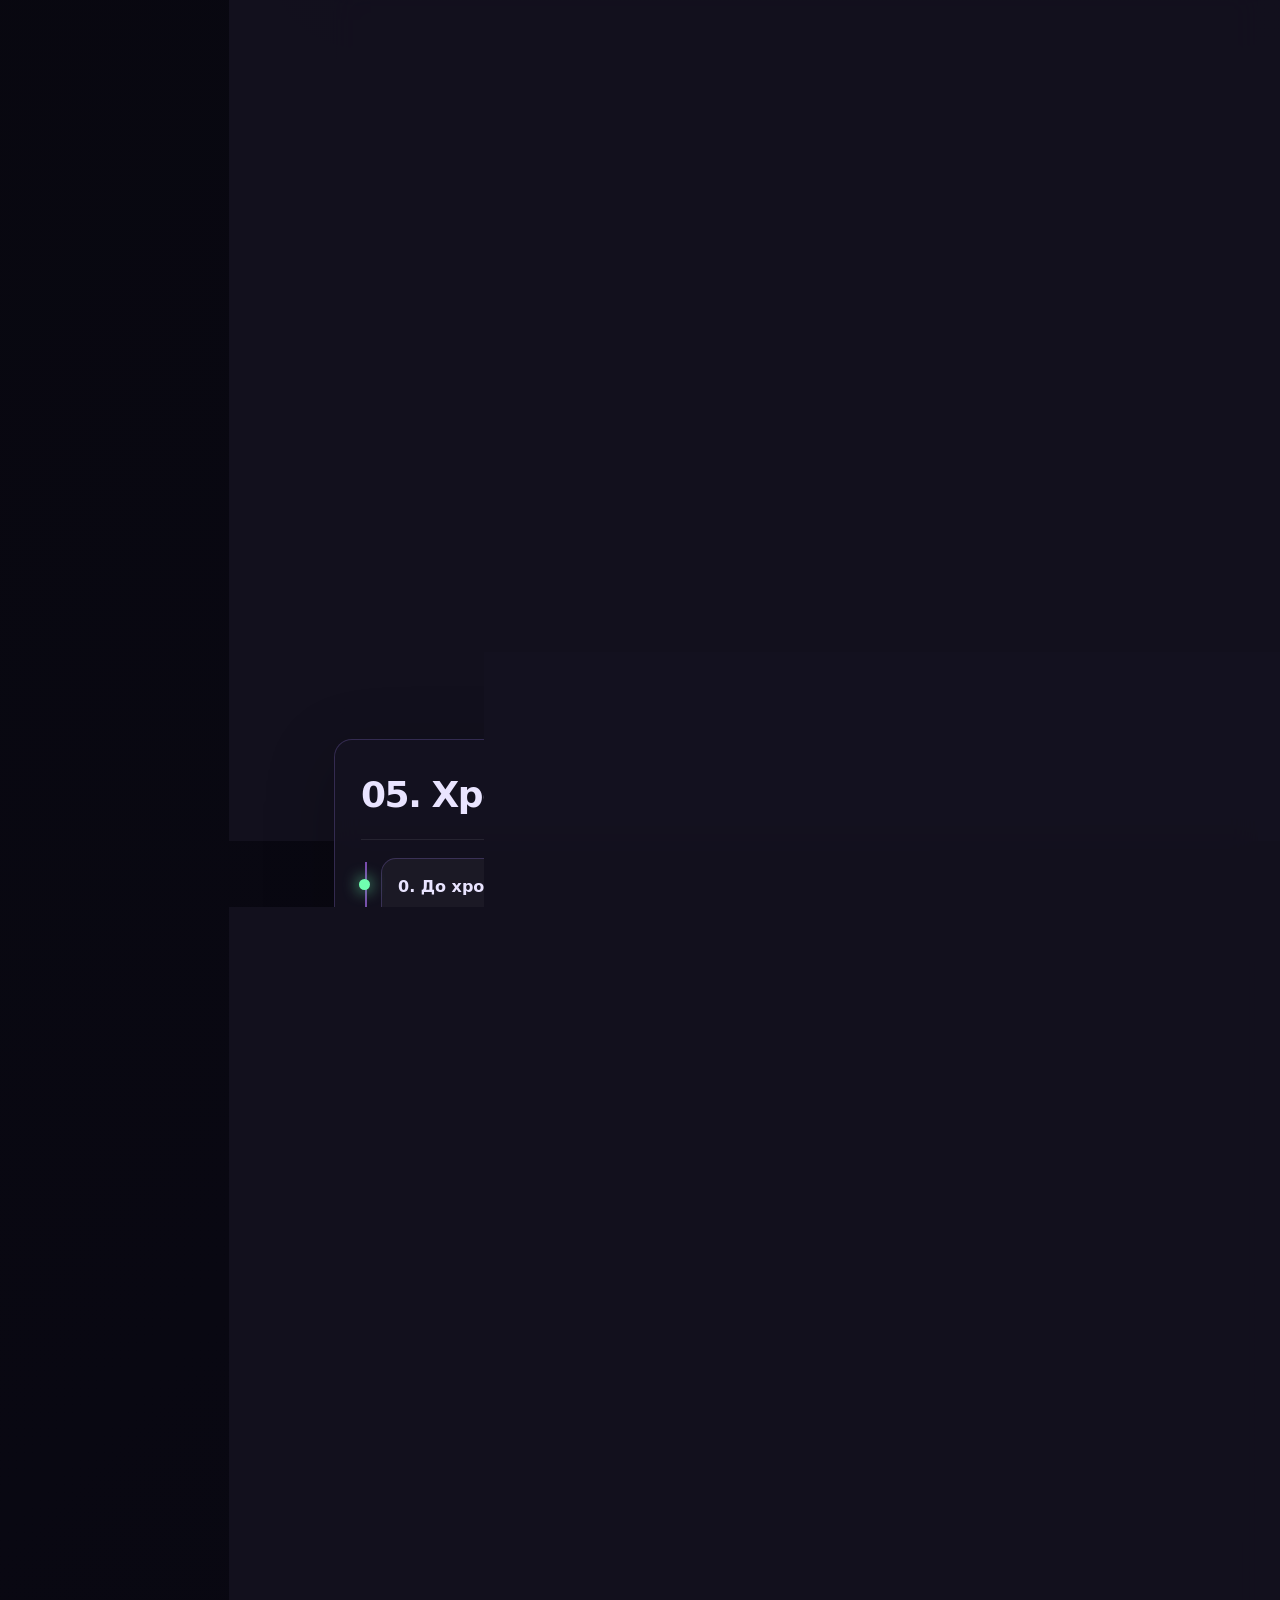
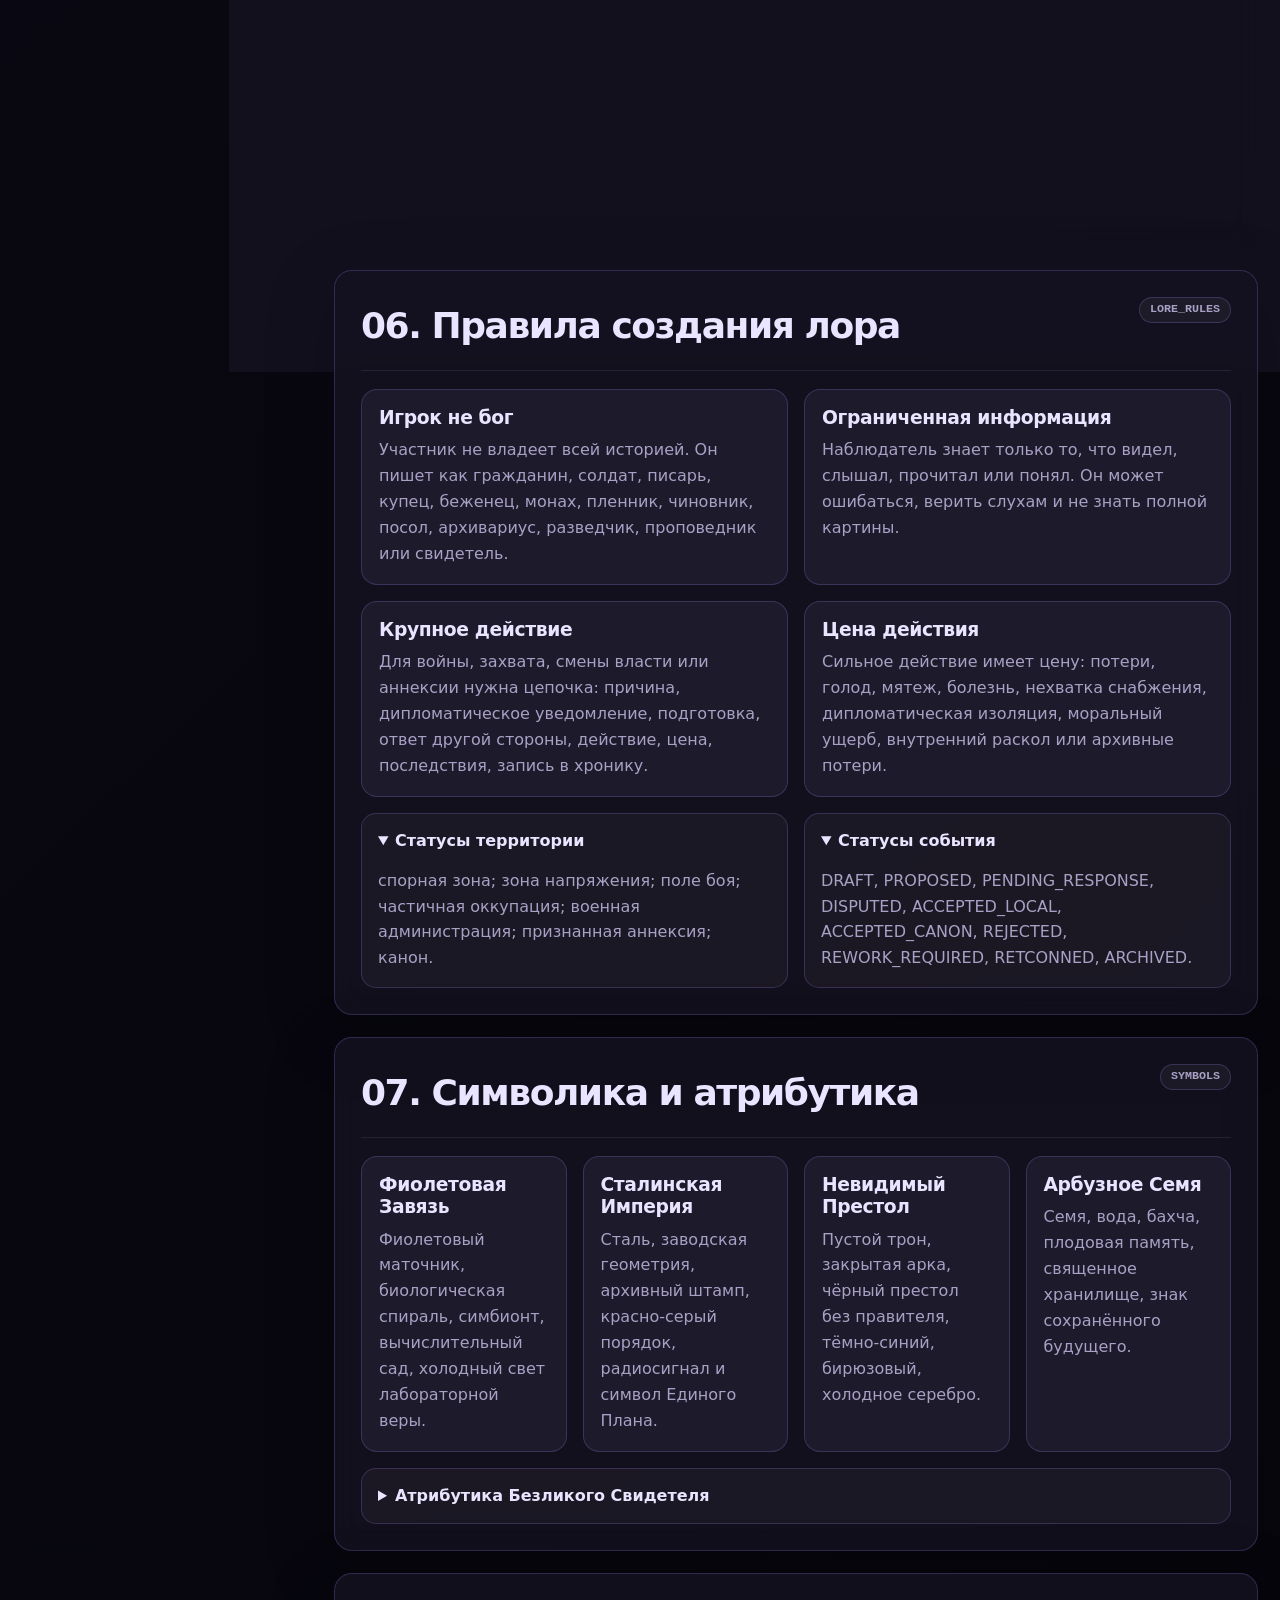
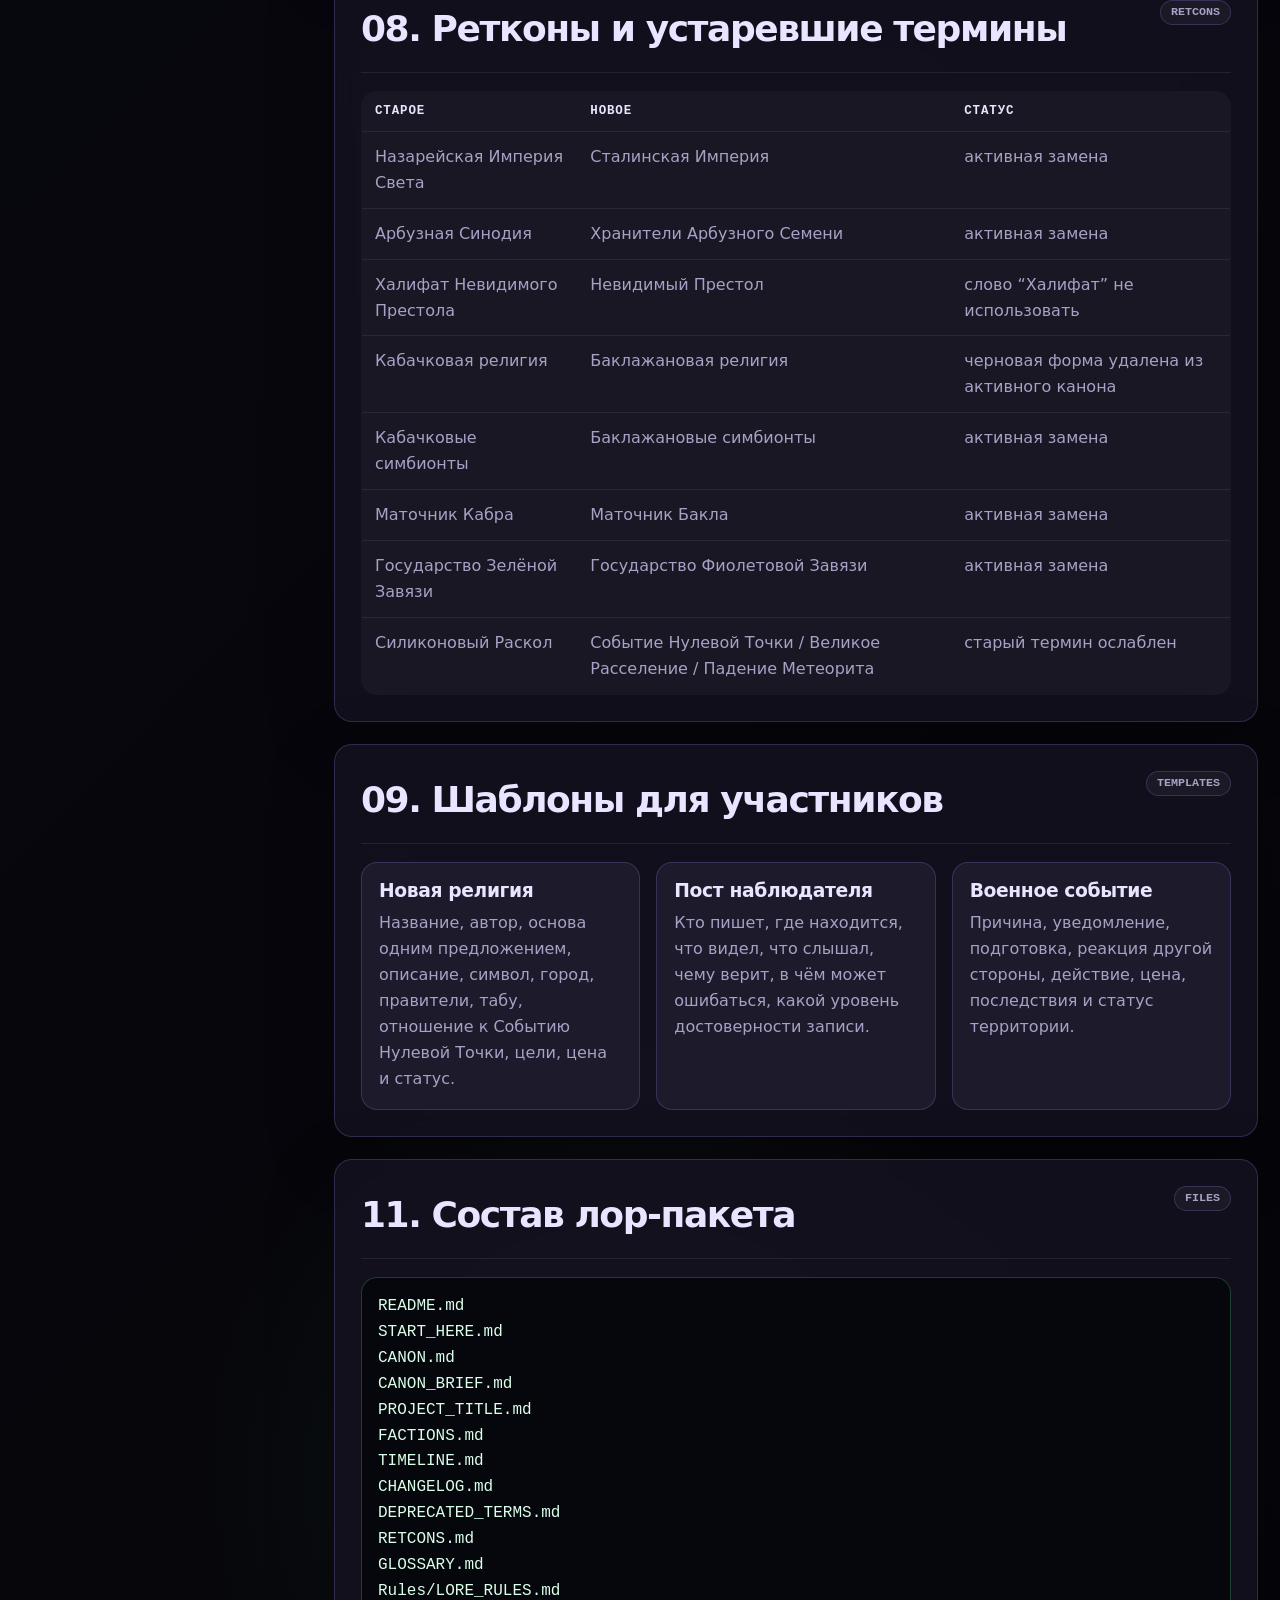
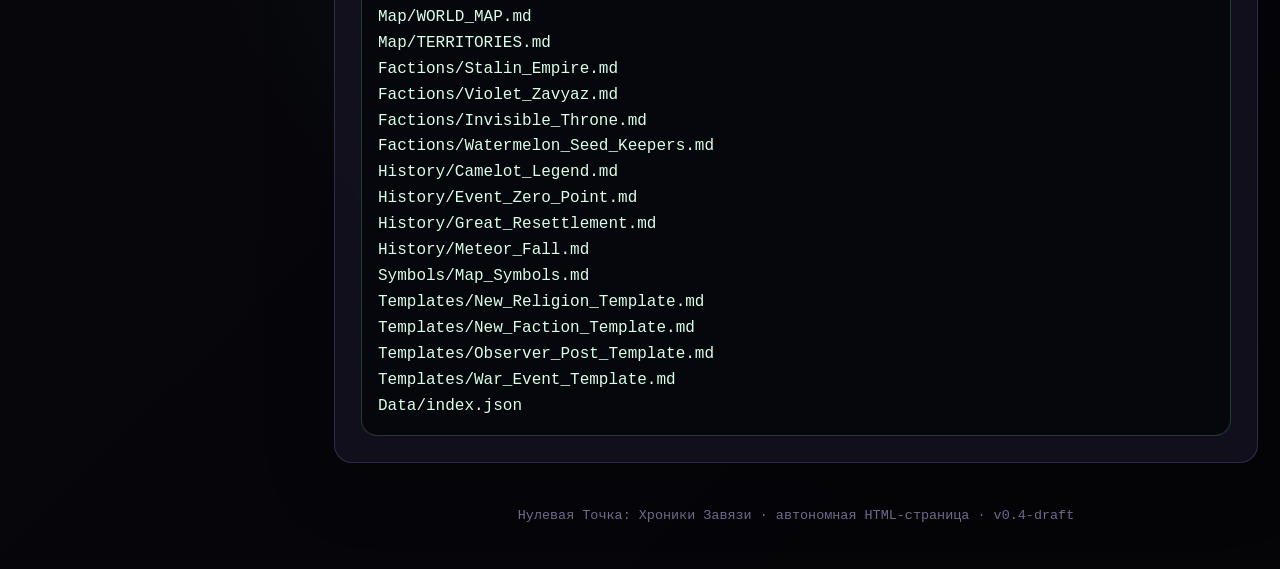
==== commit 08414bd8: "Signed-off-by: Rodion <48344578+radik097@users.noreply.github.com> 	modified:   Home_page.html" ====
--- a/Home_page.html
+++ b/Home_page.html
@@ -497,6 +497,7 @@
           <button type="button" class="secondary" id="goCanon">Канон</button>
           <button type="button" class="secondary" id="goOrigin">Происхождение</button>
         </div>
+        <button type="button" class="secondary tool-action" id="toggleReligionForm">Открыть форму</button>
       </div>
 
       <div class="nav-title">Навигация</div>
@@ -770,7 +771,7 @@
         </div>
       </section>
 
-      <section id="religion-form" class="search-block">
+      <section id="religion-form" class="search-block" hidden>
         <div class="section-head">
           <h2>10. Форма черновика новой религии</h2>
           <span class="tag">LOCAL DRAFT</span>
@@ -926,6 +927,14 @@
     $('#goCanon').addEventListener('click', () => $('#canon').scrollIntoView({ behavior: 'smooth', block: 'start' }));
     $('#goOrigin').addEventListener('click', () => $('#origin').scrollIntoView({ behavior: 'smooth', block: 'start' }));
 
+    $('#toggleReligionForm').addEventListener('click', () => {
+      const section = $('#religion-form');
+      const isHidden = section.hidden;
+      section.hidden = !isHidden;
+      $('#toggleReligionForm').textContent = isHidden ? 'Скрыть форму' : 'Открыть форму';
+      if (isHidden) section.scrollIntoView({ behavior: 'smooth', block: 'start' });
+    });
+
     $('#searchInput').addEventListener('input', (event) => {
       const q = event.target.value.trim().toLowerCase();
       $$('.search-block').forEach(block => {
